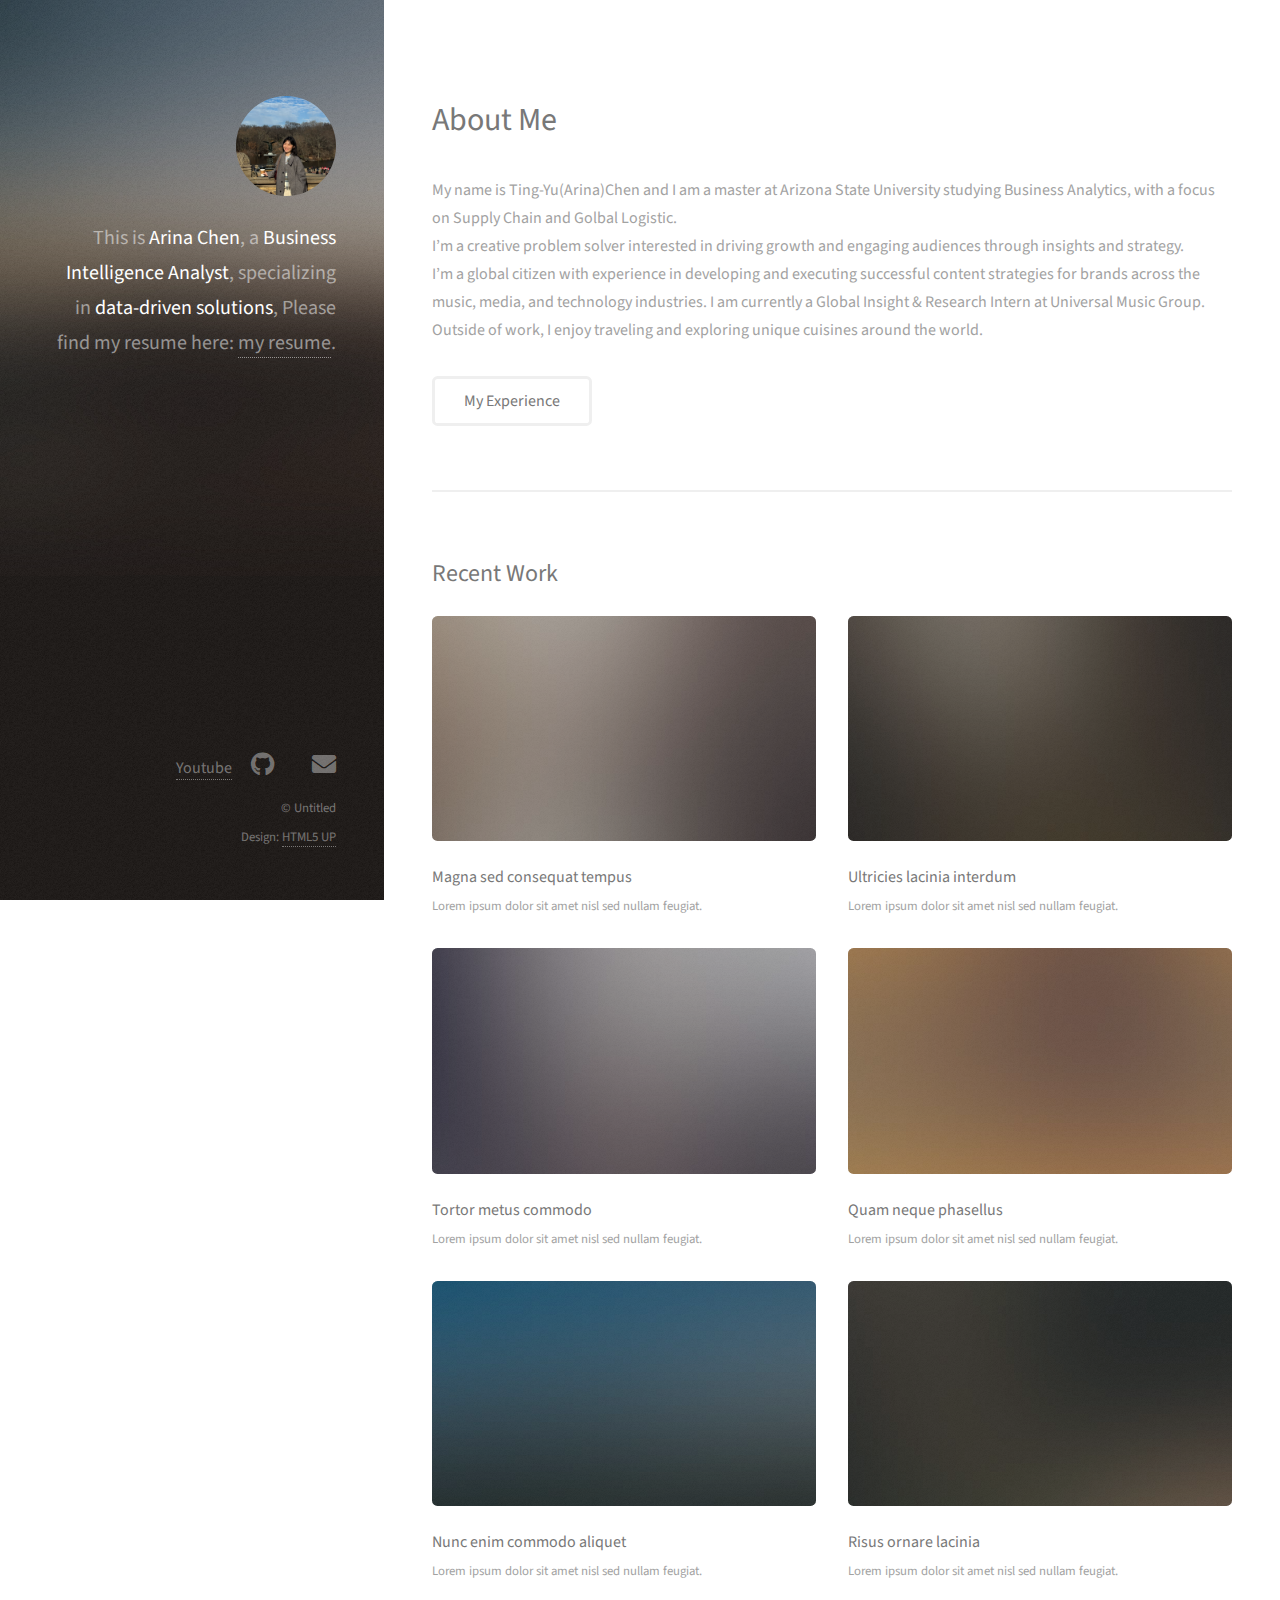
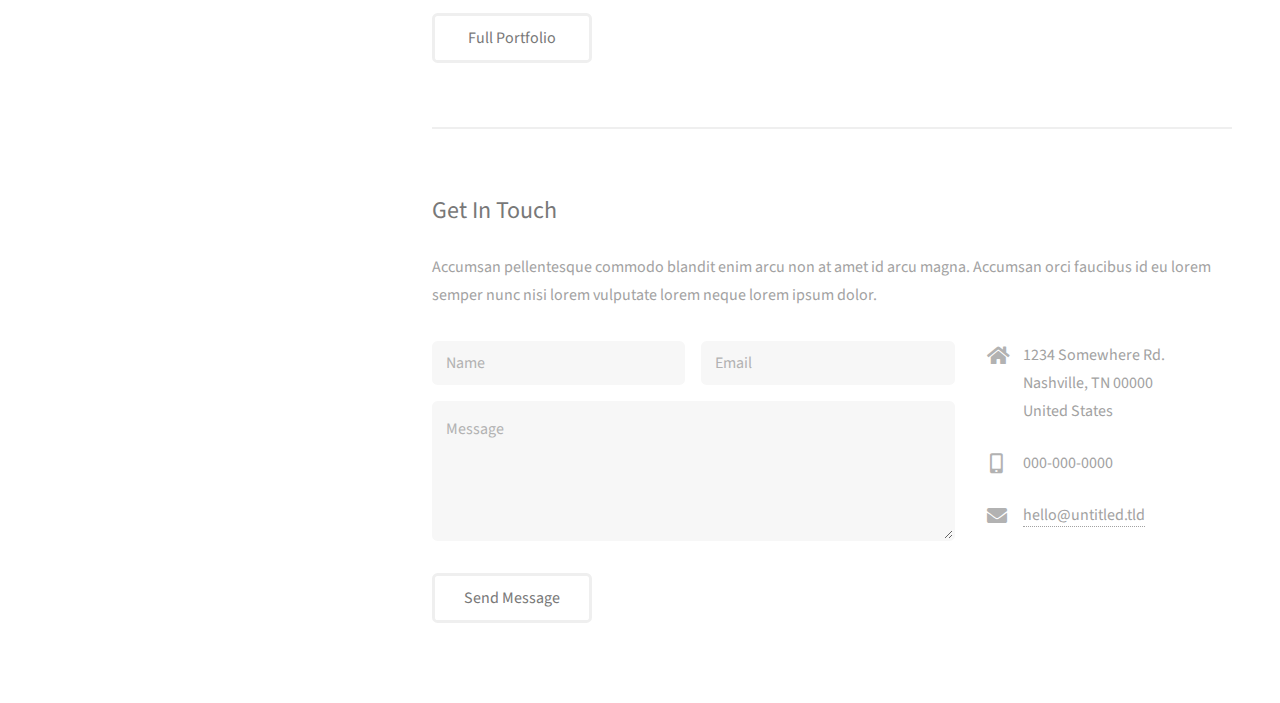
==== index.html @ 39eb01bb "Update index.html" ====
<!DOCTYPE HTML>
<!--
	Strata by HTML5 UP
	html5up.net | @ajlkn
	Free for personal and commercial use under the CCA 3.0 license (html5up.net/license)
-->
<html>
	<head>
		<title>Strata by HTML5 UP</title>
		<meta charset="utf-8" />
		<meta name="viewport" content="width=device-width, initial-scale=1, user-scalable=no" />
		<link rel="stylesheet" href="assets/css/main.css" />
	</head>
	<body class="is-preload">

		<!-- Header -->
			<header id="header">
				<div class="inner">
					<a href="#" class="image avatar"><img src="picture/mainP/personal.png" alt="" /></a>
					<h1>This is <strong>Arina Chen</strong>,<br /> 
					a <strong>Business Intelligence Analyst</strong>,<br />
					specializing in <strong>data-driven solutions</strong>,<br />
					Please find my resume here: <a href="https://arinachen.github.io/my_website/ArinaChen_resume.pdf">my resume</a>.</h1>
				</div>
			</header>

		<!-- Main -->
			<div id="main">

				<!-- One -->
					<section id="one">
						<header class="major">
							<h2>About Me</h2>
						</header>
						<p>My name is Ting-Yu(Arina)Chen and I am a master at Arizona State University studying Business Analytics, with a focus on Supply Chain and Golbal Logistic.<br />
                                                   I’m a creative problem solver interested in driving growth and engaging audiences through insights and strategy.  <br />
                                                   I’m a global citizen with experience in developing and executing successful content strategies for brands across the music, media, and technology industries. I am currently a Global Insight & Research Intern at Universal Music Group.<br />
                                                   Outside of work, I enjoy traveling and exploring unique cuisines around the world. </p>
						<ul class="actions">
							<li><a href="#" class="button">My Experience</a></li>
						</ul>
					</section>

				<!-- Two -->
					<section id="two">
						<h2>Recent Work</h2>
						<div class="row">
							<article class="col-6 col-12-xsmall work-item">
								<a href="images/fulls/01.jpg" class="image fit thumb"><img src="images/thumbs/01.jpg" alt="" /></a>
								<h3>Magna sed consequat tempus</h3>
								<p>Lorem ipsum dolor sit amet nisl sed nullam feugiat.</p>
							</article>
							<article class="col-6 col-12-xsmall work-item">
								<a href="images/fulls/02.jpg" class="image fit thumb"><img src="images/thumbs/02.jpg" alt="" /></a>
								<h3>Ultricies lacinia interdum</h3>
								<p>Lorem ipsum dolor sit amet nisl sed nullam feugiat.</p>
							</article>
							<article class="col-6 col-12-xsmall work-item">
								<a href="images/fulls/03.jpg" class="image fit thumb"><img src="images/thumbs/03.jpg" alt="" /></a>
								<h3>Tortor metus commodo</h3>
								<p>Lorem ipsum dolor sit amet nisl sed nullam feugiat.</p>
							</article>
							<article class="col-6 col-12-xsmall work-item">
								<a href="images/fulls/04.jpg" class="image fit thumb"><img src="images/thumbs/04.jpg" alt="" /></a>
								<h3>Quam neque phasellus</h3>
								<p>Lorem ipsum dolor sit amet nisl sed nullam feugiat.</p>
							</article>
							<article class="col-6 col-12-xsmall work-item">
								<a href="images/fulls/05.jpg" class="image fit thumb"><img src="images/thumbs/05.jpg" alt="" /></a>
								<h3>Nunc enim commodo aliquet</h3>
								<p>Lorem ipsum dolor sit amet nisl sed nullam feugiat.</p>
							</article>
							<article class="col-6 col-12-xsmall work-item">
								<a href="images/fulls/06.jpg" class="image fit thumb"><img src="images/thumbs/06.jpg" alt="" /></a>
								<h3>Risus ornare lacinia</h3>
								<p>Lorem ipsum dolor sit amet nisl sed nullam feugiat.</p>
							</article>
						</div>
						<ul class="actions">
							<li><a href="#" class="button">Full Portfolio</a></li>
						</ul>
					</section>

				<!-- Three -->
					<section id="three">
						<h2>Get In Touch</h2>
						<p>Accumsan pellentesque commodo blandit enim arcu non at amet id arcu magna. Accumsan orci faucibus id eu lorem semper nunc nisi lorem vulputate lorem neque lorem ipsum dolor.</p>
						<div class="row">
							<div class="col-8 col-12-small">
								<form method="post" action="#">
									<div class="row gtr-uniform gtr-50">
										<div class="col-6 col-12-xsmall"><input type="text" name="name" id="name" placeholder="Name" /></div>
										<div class="col-6 col-12-xsmall"><input type="email" name="email" id="email" placeholder="Email" /></div>
										<div class="col-12"><textarea name="message" id="message" placeholder="Message" rows="4"></textarea></div>
									</div>
								</form>
								<ul class="actions">
									<li><input type="submit" value="Send Message" /></li>
								</ul>
							</div>
							<div class="col-4 col-12-small">
								<ul class="labeled-icons">
									<li>
										<h3 class="icon solid fa-home"><span class="label">Address</span></h3>
										1234 Somewhere Rd.<br />
										Nashville, TN 00000<br />
										United States
									</li>
									<li>
										<h3 class="icon solid fa-mobile-alt"><span class="label">Phone</span></h3>
										000-000-0000
									</li>
									<li>
										<h3 class="icon solid fa-envelope"><span class="label">Email</span></h3>
										<a href="#">hello@untitled.tld</a>
									</li>
								</ul>
							</div>
						</div>
					</section>

				<!-- Four -->
				<!--
					<section id="four">
						<h2>Elements</h2>

						<section>
							<h4>Text</h4>
							<p>This is <b>bold</b> and this is <strong>strong</strong>. This is <i>italic</i> and this is <em>emphasized</em>.
							This is <sup>superscript</sup> text and this is <sub>subscript</sub> text.
							This is <u>underlined</u> and this is code: <code>for (;;) { ... }</code>. Finally, <a href="#">this is a link</a>.</p>
							<hr />
							<header>
								<h4>Heading with a Subtitle</h4>
								<p>Lorem ipsum dolor sit amet nullam id egestas urna aliquam</p>
							</header>
							<p>Nunc lacinia ante nunc ac lobortis. Interdum adipiscing gravida odio porttitor sem non mi integer non faucibus ornare mi ut ante amet placerat aliquet. Volutpat eu sed ante lacinia sapien lorem accumsan varius montes viverra nibh in adipiscing blandit tempus accumsan.</p>
							<header>
								<h5>Heading with a Subtitle</h5>
								<p>Lorem ipsum dolor sit amet nullam id egestas urna aliquam</p>
							</header>
							<p>Nunc lacinia ante nunc ac lobortis. Interdum adipiscing gravida odio porttitor sem non mi integer non faucibus ornare mi ut ante amet placerat aliquet. Volutpat eu sed ante lacinia sapien lorem accumsan varius montes viverra nibh in adipiscing blandit tempus accumsan.</p>
							<hr />
							<h2>Heading Level 2</h2>
							<h3>Heading Level 3</h3>
							<h4>Heading Level 4</h4>
							<h5>Heading Level 5</h5>
							<h6>Heading Level 6</h6>
							<hr />
							<h5>Blockquote</h5>
							<blockquote>Fringilla nisl. Donec accumsan interdum nisi, quis tincidunt felis sagittis eget tempus euismod. Vestibulum ante ipsum primis in faucibus vestibulum. Blandit adipiscing eu felis iaculis volutpat ac adipiscing accumsan faucibus. Vestibulum ante ipsum primis in faucibus lorem ipsum dolor sit amet nullam adipiscing eu felis.</blockquote>
							<h5>Preformatted</h5>
							<pre><code>i = 0;

while (!deck.isInOrder()) {
print 'Iteration ' + i;
deck.shuffle();
i++;
}

print 'It took ' + i + ' iterations to sort the deck.';</code></pre>
						</section>

						<section>
							<h4>Lists</h4>
							<div class="row">
								<div class="col-6 col-12-xsmall">
									<h5>Unordered</h5>
									<ul>
										<li>Dolor pulvinar etiam magna etiam.</li>
										<li>Sagittis adipiscing lorem eleifend.</li>
										<li>Felis enim feugiat dolore viverra.</li>
									</ul>
									<h5>Alternate</h5>
									<ul class="alt">
										<li>Dolor pulvinar etiam magna etiam.</li>
										<li>Sagittis adipiscing lorem eleifend.</li>
										<li>Felis enim feugiat dolore viverra.</li>
									</ul>
								</div>
								<div class="col-6 col-12-xsmall">
									<h5>Ordered</h5>
									<ol>
										<li>Dolor pulvinar etiam magna etiam.</li>
										<li>Etiam vel felis at lorem sed viverra.</li>
										<li>Felis enim feugiat dolore viverra.</li>
										<li>Dolor pulvinar etiam magna etiam.</li>
										<li>Etiam vel felis at lorem sed viverra.</li>
										<li>Felis enim feugiat dolore viverra.</li>
									</ol>
									<h5>Icons</h5>
									<ul class="icons">
										<li><a href="#" class="icon brands fa-twitter"><span class="label">Twitter</span></a></li>
										<li><a href="#" class="icon brands fa-facebook-f"><span class="label">Facebook</span></a></li>
										<li><a href="#" class="icon brands fa-instagram"><span class="label">Instagram</span></a></li>
										<li><a href="#" class="icon brands fa-github"><span class="label">Github</span></a></li>
										<li><a href="#" class="icon brands fa-dribbble"><span class="label">Dribbble</span></a></li>
										<li><a href="#" class="icon brands fa-tumblr"><span class="label">Tumblr</span></a></li>
									</ul>
								</div>
							</div>
							<h5>Actions</h5>
							<ul class="actions">
								<li><a href="#" class="button primary">Default</a></li>
								<li><a href="#" class="button">Default</a></li>
							</ul>
							<ul class="actions small">
								<li><a href="#" class="button primary small">Small</a></li>
								<li><a href="#" class="button small">Small</a></li>
							</ul>
							<div class="row">
								<div class="col-6 col-12-small">
									<ul class="actions stacked">
										<li><a href="#" class="button primary">Default</a></li>
										<li><a href="#" class="button">Default</a></li>
									</ul>
								</div>
								<div class="col-6 col-12-small">
									<ul class="actions stacked">
										<li><a href="#" class="button primary small">Small</a></li>
										<li><a href="#" class="button small">Small</a></li>
									</ul>
								</div>
								<div class="col-6 col-12-small">
									<ul class="actions stacked">
										<li><a href="#" class="button primary fit">Default</a></li>
										<li><a href="#" class="button fit">Default</a></li>
									</ul>
								</div>
								<div class="col-6 col-12-small">
									<ul class="actions stacked">
										<li><a href="#" class="button primary small fit">Small</a></li>
										<li><a href="#" class="button small fit">Small</a></li>
									</ul>
								</div>
							</div>
						</section>

						<section>
							<h4>Table</h4>
							<h5>Default</h5>
							<div class="table-wrapper">
								<table>
									<thead>
										<tr>
											<th>Name</th>
											<th>Description</th>
											<th>Price</th>
										</tr>
									</thead>
									<tbody>
										<tr>
											<td>Item One</td>
											<td>Ante turpis integer aliquet porttitor.</td>
											<td>29.99</td>
										</tr>
										<tr>
											<td>Item Two</td>
											<td>Vis ac commodo adipiscing arcu aliquet.</td>
											<td>19.99</td>
										</tr>
										<tr>
											<td>Item Three</td>
											<td> Morbi faucibus arcu accumsan lorem.</td>
											<td>29.99</td>
										</tr>
										<tr>
											<td>Item Four</td>
											<td>Vitae integer tempus condimentum.</td>
											<td>19.99</td>
										</tr>
										<tr>
											<td>Item Five</td>
											<td>Ante turpis integer aliquet porttitor.</td>
											<td>29.99</td>
										</tr>
									</tbody>
									<tfoot>
										<tr>
											<td colspan="2"></td>
											<td>100.00</td>
										</tr>
									</tfoot>
								</table>
							</div>

							<h5>Alternate</h5>
							<div class="table-wrapper">
								<table class="alt">
									<thead>
										<tr>
											<th>Name</th>
											<th>Description</th>
											<th>Price</th>
										</tr>
									</thead>
									<tbody>
										<tr>
											<td>Item One</td>
											<td>Ante turpis integer aliquet porttitor.</td>
											<td>29.99</td>
										</tr>
										<tr>
											<td>Item Two</td>
											<td>Vis ac commodo adipiscing arcu aliquet.</td>
											<td>19.99</td>
										</tr>
										<tr>
											<td>Item Three</td>
											<td> Morbi faucibus arcu accumsan lorem.</td>
											<td>29.99</td>
										</tr>
										<tr>
											<td>Item Four</td>
											<td>Vitae integer tempus condimentum.</td>
											<td>19.99</td>
										</tr>
										<tr>
											<td>Item Five</td>
											<td>Ante turpis integer aliquet porttitor.</td>
											<td>29.99</td>
										</tr>
									</tbody>
									<tfoot>
										<tr>
											<td colspan="2"></td>
											<td>100.00</td>
										</tr>
									</tfoot>
								</table>
							</div>
						</section>

						<section>
							<h4>Buttons</h4>
							<ul class="actions">
								<li><a href="#" class="button primary">Primary</a></li>
								<li><a href="#" class="button">Default</a></li>
							</ul>
							<ul class="actions">
								<li><a href="#" class="button large">Large</a></li>
								<li><a href="#" class="button">Default</a></li>
								<li><a href="#" class="button small">Small</a></li>
							</ul>
							<ul class="actions fit">
								<li><a href="#" class="button primary fit">Fit</a></li>
								<li><a href="#" class="button fit">Fit</a></li>
							</ul>
							<ul class="actions fit small">
								<li><a href="#" class="button primary fit small">Fit + Small</a></li>
								<li><a href="#" class="button fit small">Fit + Small</a></li>
							</ul>
							<ul class="actions">
								<li><a href="#" class="button primary icon solid fa-download">Icon</a></li>
								<li><a href="#" class="button icon solid fa-download">Icon</a></li>
							</ul>
							<ul class="actions">
								<li><span class="button primary disabled">Primary</span></li>
								<li><span class="button disabled">Default</span></li>
							</ul>
						</section>

						<section>
							<h4>Form</h4>
							<form method="post" action="#">
								<div class="row gtr-uniform gtr-50">
									<div class="col-6 col-12-xsmall">
										<input type="text" name="demo-name" id="demo-name" value="" placeholder="Name" />
									</div>
									<div class="col-6 col-12-xsmall">
										<input type="email" name="demo-email" id="demo-email" value="" placeholder="Email" />
									</div>
									<div class="col-12">
										<select name="demo-category" id="demo-category">
											<option value="">- Category -</option>
											<option value="1">Manufacturing</option>
											<option value="1">Shipping</option>
											<option value="1">Administration</option>
											<option value="1">Human Resources</option>
										</select>
									</div>
									<div class="col-4 col-12-small">
										<input type="radio" id="demo-priority-low" name="demo-priority" checked>
										<label for="demo-priority-low">Low Priority</label>
									</div>
									<div class="col-4 col-12-small">
										<input type="radio" id="demo-priority-normal" name="demo-priority">
										<label for="demo-priority-normal">Normal Priority</label>
									</div>
									<div class="col-4 col-12-small">
										<input type="radio" id="demo-priority-high" name="demo-priority">
										<label for="demo-priority-high">High Priority</label>
									</div>
									<div class="col-6 col-12-small">
										<input type="checkbox" id="demo-copy" name="demo-copy">
										<label for="demo-copy">Email me a copy of this message</label>
									</div>
									<div class="col-6 col-12-small">
										<input type="checkbox" id="demo-human" name="demo-human" checked>
										<label for="demo-human">I am a human and not a robot</label>
									</div>
									<div class="col-12">
										<textarea name="demo-message" id="demo-message" placeholder="Enter your message" rows="6"></textarea>
									</div>
									<div class="col-12">
										<ul class="actions">
											<li><input type="submit" value="Send Message" class="primary" /></li>
											<li><input type="reset" value="Reset" /></li>
										</ul>
									</div>
								</div>
							</form>
						</section>

						<section>
							<h4>Image</h4>
							<h5>Fit</h5>
							<div class="box alt">
								<div class="row gtr-50 gtr-uniform">
									<div class="col-12"><span class="image fit"><img src="images/fulls/05.jpg" alt="" /></span></div>
									<div class="col-4"><span class="image fit"><img src="images/thumbs/01.jpg" alt="" /></span></div>
									<div class="col-4"><span class="image fit"><img src="images/thumbs/02.jpg" alt="" /></span></div>
									<div class="col-4"><span class="image fit"><img src="images/thumbs/03.jpg" alt="" /></span></div>
									<div class="col-4"><span class="image fit"><img src="images/thumbs/04.jpg" alt="" /></span></div>
									<div class="col-4"><span class="image fit"><img src="images/thumbs/05.jpg" alt="" /></span></div>
									<div class="col-4"><span class="image fit"><img src="images/thumbs/06.jpg" alt="" /></span></div>
									<div class="col-4"><span class="image fit"><img src="images/thumbs/03.jpg" alt="" /></span></div>
									<div class="col-4"><span class="image fit"><img src="images/thumbs/02.jpg" alt="" /></span></div>
									<div class="col-4"><span class="image fit"><img src="images/thumbs/01.jpg" alt="" /></span></div>
								</div>
							</div>
							<h5>Left &amp; Right</h5>
							<p><span class="image left"><img src="images/avatar.jpg" alt="" /></span>Fringilla nisl. Donec accumsan interdum nisi, quis tincidunt felis sagittis eget. tempus euismod. Vestibulum ante ipsum primis in faucibus vestibulum. Blandit adipiscing eu felis iaculis volutpat ac adipiscing accumsan eu faucibus. Integer ac pellentesque praesent tincidunt felis sagittis eget. tempus euismod. Vestibulum ante ipsum primis in faucibus vestibulum. Blandit adipiscing eu felis iaculis volutpat ac adipiscing accumsan eu faucibus. Integer ac pellentesque praesent. Donec accumsan interdum nisi, quis tincidunt felis sagittis eget. tempus euismod. Vestibulum ante ipsum primis in faucibus vestibulum. Blandit adipiscing eu felis iaculis volutpat ac adipiscing accumsan eu faucibus. Integer ac pellentesque praesent tincidunt felis sagittis eget. tempus euismod. Vestibulum ante ipsum primis in faucibus vestibulum. Blandit adipiscing eu felis iaculis volutpat ac adipiscing accumsan eu faucibus. Integer ac pellentesque praesent.</p>
							<p><span class="image right"><img src="images/avatar.jpg" alt="" /></span>Fringilla nisl. Donec accumsan interdum nisi, quis tincidunt felis sagittis eget. tempus euismod. Vestibulum ante ipsum primis in faucibus vestibulum. Blandit adipiscing eu felis iaculis volutpat ac adipiscing accumsan eu faucibus. Integer ac pellentesque praesent tincidunt felis sagittis eget. tempus euismod. Vestibulum ante ipsum primis in faucibus vestibulum. Blandit adipiscing eu felis iaculis volutpat ac adipiscing accumsan eu faucibus. Integer ac pellentesque praesent. Donec accumsan interdum nisi, quis tincidunt felis sagittis eget. tempus euismod. Vestibulum ante ipsum primis in faucibus vestibulum. Blandit adipiscing eu felis iaculis volutpat ac adipiscing accumsan eu faucibus. Integer ac pellentesque praesent tincidunt felis sagittis eget. tempus euismod. Vestibulum ante ipsum primis in faucibus vestibulum. Blandit adipiscing eu felis iaculis volutpat ac adipiscing accumsan eu faucibus. Integer ac pellentesque praesent.</p>
						</section>

					</section>
				-->

			</div>

		<!-- Footer -->
			<footer id="footer">
				<div class="inner">
					<ul class="icons">
						<li><a href="https://youtube.com/@arina5933?si=Ge4WdDhq5QW85_Lw"><img src="https://uxwing.com/wp-content/themes/uxwing/download/brands-and-social-media/youtube-icon.png" alt="youtube" width="25" height="25" style="position: absolute; top: 109px; right: 770px;"></img ><span class="label">Youtube</span></a></li>
						<li><a href="https://github.com/ArinaChen?tab=projects" class="icon brands fa-github"><span class="label">Github</span></a></li>
						<li><a href="https://www.instagram.com/double__fish_?igsh=MWt5ZWxmbmw0YXN0aw%3D%3D&utm_source=qr" class="icon brands fa-Instagram"><span class="label">Instagram</span></a></li>
						<li><a href="https://www.linkedin.com/in/arina-chen" class="icon solid fa-envelope"><span class="label">LinkedIn</span></a></li>
					</ul>
					<ul class="copyright">
						<li>&copy; Untitled</li><li>Design: <a href="http://html5up.net">HTML5 UP</a></li>
					</ul>
				</div>
			</footer>

		<!-- Scripts -->
			<script src="assets/js/jquery.min.js"></script>
			<script src="assets/js/jquery.poptrox.min.js"></script>
			<script src="assets/js/browser.min.js"></script>
			<script src="assets/js/breakpoints.min.js"></script>
			<script src="assets/js/util.js"></script>
			<script src="assets/js/main.js"></script>

	</body>
</html>
---- assets/css/main.css ----
@import url("fontawesome-all.min.css");
@import url("https://fonts.googleapis.com/css?family=Source+Sans+Pro:400,400italic");

/*
	Strata by HTML5 UP
	html5up.net | @ajlkn
	Free for personal and commercial use under the CCA 3.0 license (html5up.net/license)
*/

html, body, div, span, applet, object,
iframe, h1, h2, h3, h4, h5, h6, p, blockquote,
pre, a, abbr, acronym, address, big, cite,
code, del, dfn, em, img, ins, kbd, q, s, samp,
small, strike, strong, sub, sup, tt, var, b,
u, i, center, dl, dt, dd, ol, ul, li, fieldset,
form, label, legend, table, caption, tbody,
tfoot, thead, tr, th, td, article, aside,
canvas, details, embed, figure, figcaption,
footer, header, hgroup, menu, nav, output, ruby,
section, summary, time, mark, audio, video {
	margin: 0;
	padding: 0;
	border: 0;
	font-size: 100%;
	font: inherit;
	vertical-align: baseline;}

article, aside, details, figcaption, figure,
footer, header, hgroup, menu, nav, section {
	display: block;}

body {
	line-height: 1;
}

ol, ul {
	list-style: none;
}

blockquote, q {
	quotes: none;
}

	blockquote:before, blockquote:after, q:before, q:after {
		content: '';
		content: none;
	}

table {
	border-collapse: collapse;
	border-spacing: 0;
}

body {
	-webkit-text-size-adjust: none;
}

mark {
	background-color: transparent;
	color: inherit;
}

input::-moz-focus-inner {
	border: 0;
	padding: 0;
}

input, select, textarea {
	-moz-appearance: none;
	-webkit-appearance: none;
	-ms-appearance: none;
	appearance: none;
}

/* Basic */

	html {
		box-sizing: border-box;
	}

	*, *:before, *:after {
		box-sizing: inherit;
	}

	body {
		background: #fff;
	}

		body.is-preload *, body.is-preload *:before, body.is-preload *:after {
			-moz-animation: none !important;
			-webkit-animation: none !important;
			-ms-animation: none !important;
			animation: none !important;
			-moz-transition: none !important;
			-webkit-transition: none !important;
			-ms-transition: none !important;
			transition: none !important;
		}

	body, input, select, textarea {
		color: #a2a2a2;
		font-family: "Source Sans Pro", Helvetica, sans-serif;
		font-size: 16pt;
		font-weight: 400;
		line-height: 1.75em;
	}

	a {
		-moz-transition: color 0.2s ease-in-out, border-color 0.2s ease-in-out;
		-webkit-transition: color 0.2s ease-in-out, border-color 0.2s ease-in-out;
		-ms-transition: color 0.2s ease-in-out, border-color 0.2s ease-in-out;
		transition: color 0.2s ease-in-out, border-color 0.2s ease-in-out;
		border-bottom: dotted 1px;
		color: #49bf9d;
		text-decoration: none;
	}

		a:hover {
			border-bottom-color: transparent;
			color: #49bf9d !important;
			text-decoration: none;
		}

	strong, b {
		color: #787878;
		font-weight: 400;
	}

	em, i {
		font-style: italic;
	}

	p {
		margin: 0 0 2em 0;
	}

	h1, h2, h3, h4, h5, h6 {
		color: #787878;
		font-weight: 400;
		line-height: 1em;
		margin: 0 0 1em 0;
	}

		h1 a, h2 a, h3 a, h4 a, h5 a, h6 a {
			color: inherit;
			text-decoration: none;
		}

	h1 {
		font-size: 2em;
		line-height: 1.5em;
	}

	h2 {
		font-size: 1.5em;
		line-height: 1.5em;
	}

	h3 {
		font-size: 1.25em;
		line-height: 1.5em;
	}

	h4 {
		font-size: 1.1em;
		line-height: 1.5em;
	}

	h5 {
		font-size: 0.9em;
		line-height: 1.5em;
	}

	h6 {
		font-size: 0.7em;
		line-height: 1.5em;
	}

	sub {
		font-size: 0.8em;
		position: relative;
		top: 0.5em;
	}

	sup {
		font-size: 0.8em;
		position: relative;
		top: -0.5em;
	}

	hr {
		border: 0;
		border-bottom: solid 2px #efefef;
		margin: 2em 0;
	}

		hr.major {
			margin: 3em 0;
		}

	blockquote {
		border-left: solid 6px #efefef;
		font-style: italic;
		margin: 0 0 2em 0;
		padding: 0.5em 0 0.5em 1.5em;
	}

	code {
		background: #f7f7f7;
		border-radius: 0.35em;
		border: solid 2px #efefef;
		font-family: "Courier New", monospace;
		font-size: 0.9em;
		margin: 0 0.25em;
		padding: 0.25em 0.65em;
	}

	pre {
		-webkit-overflow-scrolling: touch;
		font-family: "Courier New", monospace;
		font-size: 0.9em;
		margin: 0 0 2em 0;
	}

		pre code {
			display: block;
			line-height: 1.75em;
			padding: 1em 1.5em;
			overflow-x: auto;
		}

	.align-left {
		text-align: left;
	}

	.align-center {
		text-align: center;
	}

	.align-right {
		text-align: right;
	}

/* Container */

	.container {
		margin: 0 auto;
		max-width: calc(100% - 4em);
		width: 100%;
	}

		.container.xsmall {
			width: 25%;
		}

		.container.small {
			width: 50%;
		}

		.container.medium {
			width: 75%;
		}

		.container.large {
			width: 125%;
		}

		.container.xlarge {
			width: 150%;
		}

		.container.max {
			width: 100%;
		}

		@media screen and (max-width: 980px) {

			.container {
				width: 100% !important;
				max-width: 100% !important;
			}

		}

		@media screen and (max-width: 480px) {

			.container {
				max-width: calc(100% - 3em);
			}

		}

/* Row */

	.row {
		display: flex;
		flex-wrap: wrap;
		box-sizing: border-box;
		align-items: stretch;
	}

		.row > * {
			box-sizing: border-box;
		}

		.row.gtr-uniform > * > :last-child {
			margin-bottom: 0;
		}

		.row.aln-left {
			justify-content: flex-start;
		}

		.row.aln-center {
			justify-content: center;
		}

		.row.aln-right {
			justify-content: flex-end;
		}

		.row.aln-top {
			align-items: flex-start;
		}

		.row.aln-middle {
			align-items: center;
		}

		.row.aln-bottom {
			align-items: flex-end;
		}

		.row > .imp {
			order: -1;
		}

		.row > .col-1 {
			width: 8.33333%;
		}

		.row > .off-1 {
			margin-left: 8.33333%;
		}

		.row > .col-2 {
			width: 16.66667%;
		}

		.row > .off-2 {
			margin-left: 16.66667%;
		}

		.row > .col-3 {
			width: 25%;
		}

		.row > .off-3 {
			margin-left: 25%;
		}

		.row > .col-4 {
			width: 33.33333%;
		}

		.row > .off-4 {
			margin-left: 33.33333%;
		}

		.row > .col-5 {
			width: 41.66667%;
		}

		.row > .off-5 {
			margin-left: 41.66667%;
		}

		.row > .col-6 {
			width: 50%;
		}

		.row > .off-6 {
			margin-left: 50%;
		}

		.row > .col-7 {
			width: 58.33333%;
		}

		.row > .off-7 {
			margin-left: 58.33333%;
		}

		.row > .col-8 {
			width: 66.66667%;
		}

		.row > .off-8 {
			margin-left: 66.66667%;
		}

		.row > .col-9 {
			width: 75%;
		}

		.row > .off-9 {
			margin-left: 75%;
		}

		.row > .col-10 {
			width: 83.33333%;
		}

		.row > .off-10 {
			margin-left: 83.33333%;
		}

		.row > .col-11 {
			width: 91.66667%;
		}

		.row > .off-11 {
			margin-left: 91.66667%;
		}

		.row > .col-12 {
			width: 100%;
		}

		.row > .off-12 {
			margin-left: 100%;
		}

		.row.gtr-0 {
			margin-top: 0;
			margin-left: 0em;
		}

			.row.gtr-0 > * {
				padding: 0 0 0 0em;
			}

			.row.gtr-0.gtr-uniform {
				margin-top: 0em;
			}

				.row.gtr-0.gtr-uniform > * {
					padding-top: 0em;
				}

		.row.gtr-25 {
			margin-top: 0;
			margin-left: -0.625em;
		}

			.row.gtr-25 > * {
				padding: 0 0 0 0.625em;
			}

			.row.gtr-25.gtr-uniform {
				margin-top: -0.625em;
			}

				.row.gtr-25.gtr-uniform > * {
					padding-top: 0.625em;
				}

		.row.gtr-50 {
			margin-top: 0;
			margin-left: -1.25em;
		}

			.row.gtr-50 > * {
				padding: 0 0 0 1.25em;
			}

			.row.gtr-50.gtr-uniform {
				margin-top: -1.25em;
			}

				.row.gtr-50.gtr-uniform > * {
					padding-top: 1.25em;
				}

		.row {
			margin-top: 0;
			margin-left: -2.5em;
		}

			.row > * {
				padding: 0 0 0 2.5em;
			}

			.row.gtr-uniform {
				margin-top: -2.5em;
			}

				.row.gtr-uniform > * {
					padding-top: 2.5em;
				}

		.row.gtr-150 {
			margin-top: 0;
			margin-left: -3.75em;
		}

			.row.gtr-150 > * {
				padding: 0 0 0 3.75em;
			}

			.row.gtr-150.gtr-uniform {
				margin-top: -3.75em;
			}

				.row.gtr-150.gtr-uniform > * {
					padding-top: 3.75em;
				}

		.row.gtr-200 {
			margin-top: 0;
			margin-left: -5em;
		}

			.row.gtr-200 > * {
				padding: 0 0 0 5em;
			}

			.row.gtr-200.gtr-uniform {
				margin-top: -5em;
			}

				.row.gtr-200.gtr-uniform > * {
					padding-top: 5em;
				}

		@media screen and (max-width: 1800px) {

			.row {
				display: flex;
				flex-wrap: wrap;
				box-sizing: border-box;
				align-items: stretch;
			}

				.row > * {
					box-sizing: border-box;
				}

				.row.gtr-uniform > * > :last-child {
					margin-bottom: 0;
				}

				.row.aln-left {
					justify-content: flex-start;
				}

				.row.aln-center {
					justify-content: center;
				}

				.row.aln-right {
					justify-content: flex-end;
				}

				.row.aln-top {
					align-items: flex-start;
				}

				.row.aln-middle {
					align-items: center;
				}

				.row.aln-bottom {
					align-items: flex-end;
				}

				.row > .imp-xlarge {
					order: -1;
				}

				.row > .col-1-xlarge {
					width: 8.33333%;
				}

				.row > .off-1-xlarge {
					margin-left: 8.33333%;
				}

				.row > .col-2-xlarge {
					width: 16.66667%;
				}

				.row > .off-2-xlarge {
					margin-left: 16.66667%;
				}

				.row > .col-3-xlarge {
					width: 25%;
				}

				.row > .off-3-xlarge {
					margin-left: 25%;
				}

				.row > .col-4-xlarge {
					width: 33.33333%;
				}

				.row > .off-4-xlarge {
					margin-left: 33.33333%;
				}

				.row > .col-5-xlarge {
					width: 41.66667%;
				}

				.row > .off-5-xlarge {
					margin-left: 41.66667%;
				}

				.row > .col-6-xlarge {
					width: 50%;
				}

				.row > .off-6-xlarge {
					margin-left: 50%;
				}

				.row > .col-7-xlarge {
					width: 58.33333%;
				}

				.row > .off-7-xlarge {
					margin-left: 58.33333%;
				}

				.row > .col-8-xlarge {
					width: 66.66667%;
				}

				.row > .off-8-xlarge {
					margin-left: 66.66667%;
				}

				.row > .col-9-xlarge {
					width: 75%;
				}

				.row > .off-9-xlarge {
					margin-left: 75%;
				}

				.row > .col-10-xlarge {
					width: 83.33333%;
				}

				.row > .off-10-xlarge {
					margin-left: 83.33333%;
				}

				.row > .col-11-xlarge {
					width: 91.66667%;
				}

				.row > .off-11-xlarge {
					margin-left: 91.66667%;
				}

				.row > .col-12-xlarge {
					width: 100%;
				}

				.row > .off-12-xlarge {
					margin-left: 100%;
				}

				.row.gtr-0 {
					margin-top: 0;
					margin-left: 0em;
				}

					.row.gtr-0 > * {
						padding: 0 0 0 0em;
					}

					.row.gtr-0.gtr-uniform {
						margin-top: 0em;
					}

						.row.gtr-0.gtr-uniform > * {
							padding-top: 0em;
						}

				.row.gtr-25 {
					margin-top: 0;
					margin-left: -0.625em;
				}

					.row.gtr-25 > * {
						padding: 0 0 0 0.625em;
					}

					.row.gtr-25.gtr-uniform {
						margin-top: -0.625em;
					}

						.row.gtr-25.gtr-uniform > * {
							padding-top: 0.625em;
						}

				.row.gtr-50 {
					margin-top: 0;
					margin-left: -1.25em;
				}

					.row.gtr-50 > * {
						padding: 0 0 0 1.25em;
					}

					.row.gtr-50.gtr-uniform {
						margin-top: -1.25em;
					}

						.row.gtr-50.gtr-uniform > * {
							padding-top: 1.25em;
						}

				.row {
					margin-top: 0;
					margin-left: -2.5em;
				}

					.row > * {
						padding: 0 0 0 2.5em;
					}

					.row.gtr-uniform {
						margin-top: -2.5em;
					}

						.row.gtr-uniform > * {
							padding-top: 2.5em;
						}

				.row.gtr-150 {
					margin-top: 0;
					margin-left: -3.75em;
				}

					.row.gtr-150 > * {
						padding: 0 0 0 3.75em;
					}

					.row.gtr-150.gtr-uniform {
						margin-top: -3.75em;
					}

						.row.gtr-150.gtr-uniform > * {
							padding-top: 3.75em;
						}

				.row.gtr-200 {
					margin-top: 0;
					margin-left: -5em;
				}

					.row.gtr-200 > * {
						padding: 0 0 0 5em;
					}

					.row.gtr-200.gtr-uniform {
						margin-top: -5em;
					}

						.row.gtr-200.gtr-uniform > * {
							padding-top: 5em;
						}

		}

		@media screen and (max-width: 1280px) {

			.row {
				display: flex;
				flex-wrap: wrap;
				box-sizing: border-box;
				align-items: stretch;
			}

				.row > * {
					box-sizing: border-box;
				}

				.row.gtr-uniform > * > :last-child {
					margin-bottom: 0;
				}

				.row.aln-left {
					justify-content: flex-start;
				}

				.row.aln-center {
					justify-content: center;
				}

				.row.aln-right {
					justify-content: flex-end;
				}

				.row.aln-top {
					align-items: flex-start;
				}

				.row.aln-middle {
					align-items: center;
				}

				.row.aln-bottom {
					align-items: flex-end;
				}

				.row > .imp-large {
					order: -1;
				}

				.row > .col-1-large {
					width: 8.33333%;
				}

				.row > .off-1-large {
					margin-left: 8.33333%;
				}

				.row > .col-2-large {
					width: 16.66667%;
				}

				.row > .off-2-large {
					margin-left: 16.66667%;
				}

				.row > .col-3-large {
					width: 25%;
				}

				.row > .off-3-large {
					margin-left: 25%;
				}

				.row > .col-4-large {
					width: 33.33333%;
				}

				.row > .off-4-large {
					margin-left: 33.33333%;
				}

				.row > .col-5-large {
					width: 41.66667%;
				}

				.row > .off-5-large {
					margin-left: 41.66667%;
				}

				.row > .col-6-large {
					width: 50%;
				}

				.row > .off-6-large {
					margin-left: 50%;
				}

				.row > .col-7-large {
					width: 58.33333%;
				}

				.row > .off-7-large {
					margin-left: 58.33333%;
				}

				.row > .col-8-large {
					width: 66.66667%;
				}

				.row > .off-8-large {
					margin-left: 66.66667%;
				}

				.row > .col-9-large {
					width: 75%;
				}

				.row > .off-9-large {
					margin-left: 75%;
				}

				.row > .col-10-large {
					width: 83.33333%;
				}

				.row > .off-10-large {
					margin-left: 83.33333%;
				}

				.row > .col-11-large {
					width: 91.66667%;
				}

				.row > .off-11-large {
					margin-left: 91.66667%;
				}

				.row > .col-12-large {
					width: 100%;
				}

				.row > .off-12-large {
					margin-left: 100%;
				}

				.row.gtr-0 {
					margin-top: 0;
					margin-left: 0em;
				}

					.row.gtr-0 > * {
						padding: 0 0 0 0em;
					}

					.row.gtr-0.gtr-uniform {
						margin-top: 0em;
					}

						.row.gtr-0.gtr-uniform > * {
							padding-top: 0em;
						}

				.row.gtr-25 {
					margin-top: 0;
					margin-left: -0.5em;
				}

					.row.gtr-25 > * {
						padding: 0 0 0 0.5em;
					}

					.row.gtr-25.gtr-uniform {
						margin-top: -0.5em;
					}

						.row.gtr-25.gtr-uniform > * {
							padding-top: 0.5em;
						}

				.row.gtr-50 {
					margin-top: 0;
					margin-left: -1em;
				}

					.row.gtr-50 > * {
						padding: 0 0 0 1em;
					}

					.row.gtr-50.gtr-uniform {
						margin-top: -1em;
					}

						.row.gtr-50.gtr-uniform > * {
							padding-top: 1em;
						}

				.row {
					margin-top: 0;
					margin-left: -2em;
				}

					.row > * {
						padding: 0 0 0 2em;
					}

					.row.gtr-uniform {
						margin-top: -2em;
					}

						.row.gtr-uniform > * {
							padding-top: 2em;
						}

				.row.gtr-150 {
					margin-top: 0;
					margin-left: -3em;
				}

					.row.gtr-150 > * {
						padding: 0 0 0 3em;
					}

					.row.gtr-150.gtr-uniform {
						margin-top: -3em;
					}

						.row.gtr-150.gtr-uniform > * {
							padding-top: 3em;
						}

				.row.gtr-200 {
					margin-top: 0;
					margin-left: -4em;
				}

					.row.gtr-200 > * {
						padding: 0 0 0 4em;
					}

					.row.gtr-200.gtr-uniform {
						margin-top: -4em;
					}

						.row.gtr-200.gtr-uniform > * {
							padding-top: 4em;
						}

		}

		@media screen and (max-width: 980px) {

			.row {
				display: flex;
				flex-wrap: wrap;
				box-sizing: border-box;
				align-items: stretch;
			}

				.row > * {
					box-sizing: border-box;
				}

				.row.gtr-uniform > * > :last-child {
					margin-bottom: 0;
				}

				.row.aln-left {
					justify-content: flex-start;
				}

				.row.aln-center {
					justify-content: center;
				}

				.row.aln-right {
					justify-content: flex-end;
				}

				.row.aln-top {
					align-items: flex-start;
				}

				.row.aln-middle {
					align-items: center;
				}

				.row.aln-bottom {
					align-items: flex-end;
				}

				.row > .imp-medium {
					order: -1;
				}

				.row > .col-1-medium {
					width: 8.33333%;
				}

				.row > .off-1-medium {
					margin-left: 8.33333%;
				}

				.row > .col-2-medium {
					width: 16.66667%;
				}

				.row > .off-2-medium {
					margin-left: 16.66667%;
				}

				.row > .col-3-medium {
					width: 25%;
				}

				.row > .off-3-medium {
					margin-left: 25%;
				}

				.row > .col-4-medium {
					width: 33.33333%;
				}

				.row > .off-4-medium {
					margin-left: 33.33333%;
				}

				.row > .col-5-medium {
					width: 41.66667%;
				}

				.row > .off-5-medium {
					margin-left: 41.66667%;
				}

				.row > .col-6-medium {
					width: 50%;
				}

				.row > .off-6-medium {
					margin-left: 50%;
				}

				.row > .col-7-medium {
					width: 58.33333%;
				}

				.row > .off-7-medium {
					margin-left: 58.33333%;
				}

				.row > .col-8-medium {
					width: 66.66667%;
				}

				.row > .off-8-medium {
					margin-left: 66.66667%;
				}

				.row > .col-9-medium {
					width: 75%;
				}

				.row > .off-9-medium {
					margin-left: 75%;
				}

				.row > .col-10-medium {
					width: 83.33333%;
				}

				.row > .off-10-medium {
					margin-left: 83.33333%;
				}

				.row > .col-11-medium {
					width: 91.66667%;
				}

				.row > .off-11-medium {
					margin-left: 91.66667%;
				}

				.row > .col-12-medium {
					width: 100%;
				}

				.row > .off-12-medium {
					margin-left: 100%;
				}

				.row.gtr-0 {
					margin-top: 0;
					margin-left: 0em;
				}

					.row.gtr-0 > * {
						padding: 0 0 0 0em;
					}

					.row.gtr-0.gtr-uniform {
						margin-top: 0em;
					}

						.row.gtr-0.gtr-uniform > * {
							padding-top: 0em;
						}

				.row.gtr-25 {
					margin-top: 0;
					margin-left: -0.5em;
				}

					.row.gtr-25 > * {
						padding: 0 0 0 0.5em;
					}

					.row.gtr-25.gtr-uniform {
						margin-top: -0.5em;
					}

						.row.gtr-25.gtr-uniform > * {
							padding-top: 0.5em;
						}

				.row.gtr-50 {
					margin-top: 0;
					margin-left: -1em;
				}

					.row.gtr-50 > * {
						padding: 0 0 0 1em;
					}

					.row.gtr-50.gtr-uniform {
						margin-top: -1em;
					}

						.row.gtr-50.gtr-uniform > * {
							padding-top: 1em;
						}

				.row {
					margin-top: 0;
					margin-left: -2em;
				}

					.row > * {
						padding: 0 0 0 2em;
					}

					.row.gtr-uniform {
						margin-top: -2em;
					}

						.row.gtr-uniform > * {
							padding-top: 2em;
						}

				.row.gtr-150 {
					margin-top: 0;
					margin-left: -3em;
				}

					.row.gtr-150 > * {
						padding: 0 0 0 3em;
					}

					.row.gtr-150.gtr-uniform {
						margin-top: -3em;
					}

						.row.gtr-150.gtr-uniform > * {
							padding-top: 3em;
						}

				.row.gtr-200 {
					margin-top: 0;
					margin-left: -4em;
				}

					.row.gtr-200 > * {
						padding: 0 0 0 4em;
					}

					.row.gtr-200.gtr-uniform {
						margin-top: -4em;
					}

						.row.gtr-200.gtr-uniform > * {
							padding-top: 4em;
						}

		}

		@media screen and (max-width: 736px) {

			.row {
				display: flex;
				flex-wrap: wrap;
				box-sizing: border-box;
				align-items: stretch;
			}

				.row > * {
					box-sizing: border-box;
				}

				.row.gtr-uniform > * > :last-child {
					margin-bottom: 0;
				}

				.row.aln-left {
					justify-content: flex-start;
				}

				.row.aln-center {
					justify-content: center;
				}

				.row.aln-right {
					justify-content: flex-end;
				}

				.row.aln-top {
					align-items: flex-start;
				}

				.row.aln-middle {
					align-items: center;
				}

				.row.aln-bottom {
					align-items: flex-end;
				}

				.row > .imp-small {
					order: -1;
				}

				.row > .col-1-small {
					width: 8.33333%;
				}

				.row > .off-1-small {
					margin-left: 8.33333%;
				}

				.row > .col-2-small {
					width: 16.66667%;
				}

				.row > .off-2-small {
					margin-left: 16.66667%;
				}

				.row > .col-3-small {
					width: 25%;
				}

				.row > .off-3-small {
					margin-left: 25%;
				}

				.row > .col-4-small {
					width: 33.33333%;
				}

				.row > .off-4-small {
					margin-left: 33.33333%;
				}

				.row > .col-5-small {
					width: 41.66667%;
				}

				.row > .off-5-small {
					margin-left: 41.66667%;
				}

				.row > .col-6-small {
					width: 50%;
				}

				.row > .off-6-small {
					margin-left: 50%;
				}

				.row > .col-7-small {
					width: 58.33333%;
				}

				.row > .off-7-small {
					margin-left: 58.33333%;
				}

				.row > .col-8-small {
					width: 66.66667%;
				}

				.row > .off-8-small {
					margin-left: 66.66667%;
				}

				.row > .col-9-small {
					width: 75%;
				}

				.row > .off-9-small {
					margin-left: 75%;
				}

				.row > .col-10-small {
					width: 83.33333%;
				}

				.row > .off-10-small {
					margin-left: 83.33333%;
				}

				.row > .col-11-small {
					width: 91.66667%;
				}

				.row > .off-11-small {
					margin-left: 91.66667%;
				}

				.row > .col-12-small {
					width: 100%;
				}

				.row > .off-12-small {
					margin-left: 100%;
				}

				.row.gtr-0 {
					margin-top: 0;
					margin-left: 0em;
				}

					.row.gtr-0 > * {
						padding: 0 0 0 0em;
					}

					.row.gtr-0.gtr-uniform {
						margin-top: 0em;
					}

						.row.gtr-0.gtr-uniform > * {
							padding-top: 0em;
						}

				.row.gtr-25 {
					margin-top: 0;
					margin-left: -0.375em;
				}

					.row.gtr-25 > * {
						padding: 0 0 0 0.375em;
					}

					.row.gtr-25.gtr-uniform {
						margin-top: -0.375em;
					}

						.row.gtr-25.gtr-uniform > * {
							padding-top: 0.375em;
						}

				.row.gtr-50 {
					margin-top: 0;
					margin-left: -0.75em;
				}

					.row.gtr-50 > * {
						padding: 0 0 0 0.75em;
					}

					.row.gtr-50.gtr-uniform {
						margin-top: -0.75em;
					}

						.row.gtr-50.gtr-uniform > * {
							padding-top: 0.75em;
						}

				.row {
					margin-top: 0;
					margin-left: -1.5em;
				}

					.row > * {
						padding: 0 0 0 1.5em;
					}

					.row.gtr-uniform {
						margin-top: -1.5em;
					}

						.row.gtr-uniform > * {
							padding-top: 1.5em;
						}

				.row.gtr-150 {
					margin-top: 0;
					margin-left: -2.25em;
				}

					.row.gtr-150 > * {
						padding: 0 0 0 2.25em;
					}

					.row.gtr-150.gtr-uniform {
						margin-top: -2.25em;
					}

						.row.gtr-150.gtr-uniform > * {
							padding-top: 2.25em;
						}

				.row.gtr-200 {
					margin-top: 0;
					margin-left: -3em;
				}

					.row.gtr-200 > * {
						padding: 0 0 0 3em;
					}

					.row.gtr-200.gtr-uniform {
						margin-top: -3em;
					}

						.row.gtr-200.gtr-uniform > * {
							padding-top: 3em;
						}

		}

		@media screen and (max-width: 480px) {

			.row {
				display: flex;
				flex-wrap: wrap;
				box-sizing: border-box;
				align-items: stretch;
			}

				.row > * {
					box-sizing: border-box;
				}

				.row.gtr-uniform > * > :last-child {
					margin-bottom: 0;
				}

				.row.aln-left {
					justify-content: flex-start;
				}

				.row.aln-center {
					justify-content: center;
				}

				.row.aln-right {
					justify-content: flex-end;
				}

				.row.aln-top {
					align-items: flex-start;
				}

				.row.aln-middle {
					align-items: center;
				}

				.row.aln-bottom {
					align-items: flex-end;
				}

				.row > .imp-xsmall {
					order: -1;
				}

				.row > .col-1-xsmall {
					width: 8.33333%;
				}

				.row > .off-1-xsmall {
					margin-left: 8.33333%;
				}

				.row > .col-2-xsmall {
					width: 16.66667%;
				}

				.row > .off-2-xsmall {
					margin-left: 16.66667%;
				}

				.row > .col-3-xsmall {
					width: 25%;
				}

				.row > .off-3-xsmall {
					margin-left: 25%;
				}

				.row > .col-4-xsmall {
					width: 33.33333%;
				}

				.row > .off-4-xsmall {
					margin-left: 33.33333%;
				}

				.row > .col-5-xsmall {
					width: 41.66667%;
				}

				.row > .off-5-xsmall {
					margin-left: 41.66667%;
				}

				.row > .col-6-xsmall {
					width: 50%;
				}

				.row > .off-6-xsmall {
					margin-left: 50%;
				}

				.row > .col-7-xsmall {
					width: 58.33333%;
				}

				.row > .off-7-xsmall {
					margin-left: 58.33333%;
				}

				.row > .col-8-xsmall {
					width: 66.66667%;
				}

				.row > .off-8-xsmall {
					margin-left: 66.66667%;
				}

				.row > .col-9-xsmall {
					width: 75%;
				}

				.row > .off-9-xsmall {
					margin-left: 75%;
				}

				.row > .col-10-xsmall {
					width: 83.33333%;
				}

				.row > .off-10-xsmall {
					margin-left: 83.33333%;
				}

				.row > .col-11-xsmall {
					width: 91.66667%;
				}

				.row > .off-11-xsmall {
					margin-left: 91.66667%;
				}

				.row > .col-12-xsmall {
					width: 100%;
				}

				.row > .off-12-xsmall {
					margin-left: 100%;
				}

				.row.gtr-0 {
					margin-top: 0;
					margin-left: 0em;
				}

					.row.gtr-0 > * {
						padding: 0 0 0 0em;
					}

					.row.gtr-0.gtr-uniform {
						margin-top: 0em;
					}

						.row.gtr-0.gtr-uniform > * {
							padding-top: 0em;
						}

				.row.gtr-25 {
					margin-top: 0;
					margin-left: -0.375em;
				}

					.row.gtr-25 > * {
						padding: 0 0 0 0.375em;
					}

					.row.gtr-25.gtr-uniform {
						margin-top: -0.375em;
					}

						.row.gtr-25.gtr-uniform > * {
							padding-top: 0.375em;
						}

				.row.gtr-50 {
					margin-top: 0;
					margin-left: -0.75em;
				}

					.row.gtr-50 > * {
						padding: 0 0 0 0.75em;
					}

					.row.gtr-50.gtr-uniform {
						margin-top: -0.75em;
					}

						.row.gtr-50.gtr-uniform > * {
							padding-top: 0.75em;
						}

				.row {
					margin-top: 0;
					margin-left: -1.5em;
				}

					.row > * {
						padding: 0 0 0 1.5em;
					}

					.row.gtr-uniform {
						margin-top: -1.5em;
					}

						.row.gtr-uniform > * {
							padding-top: 1.5em;
						}

				.row.gtr-150 {
					margin-top: 0;
					margin-left: -2.25em;
				}

					.row.gtr-150 > * {
						padding: 0 0 0 2.25em;
					}

					.row.gtr-150.gtr-uniform {
						margin-top: -2.25em;
					}

						.row.gtr-150.gtr-uniform > * {
							padding-top: 2.25em;
						}

				.row.gtr-200 {
					margin-top: 0;
					margin-left: -3em;
				}

					.row.gtr-200 > * {
						padding: 0 0 0 3em;
					}

					.row.gtr-200.gtr-uniform {
						margin-top: -3em;
					}

						.row.gtr-200.gtr-uniform > * {
							padding-top: 3em;
						}

		}

/* Section/Article */

	section.special, article.special {
		text-align: center;
	}

	header p {
		color: #b2b2b2;
		position: relative;
		margin: 0 0 1.5em 0;
	}

	header h2 + p {
		font-size: 1.25em;
		margin-top: -1em;
		line-height: 1.5em;
	}

	header h3 + p {
		font-size: 1.1em;
		margin-top: -0.8em;
		line-height: 1.5em;
	}

	header h4 + p,
	header h5 + p,
	header h6 + p {
		font-size: 0.9em;
		margin-top: -0.6em;
		line-height: 1.5em;
	}

	header.major h2 {
		font-size: 2em;
	}

/* Form */

	form {
		margin: 0 0 2em 0;
	}

	label {
		color: #787878;
		display: block;
		font-size: 0.9em;
		font-weight: 400;
		margin: 0 0 1em 0;
	}

	input[type="text"],
	input[type="password"],
	input[type="email"],
	select,
	textarea {
		-moz-appearance: none;
		-webkit-appearance: none;
		-ms-appearance: none;
		appearance: none;
		background: #f7f7f7;
		border-radius: 0.35em;
		border: solid 2px transparent;
		color: inherit;
		display: block;
		outline: 0;
		padding: 0 0.75em;
		text-decoration: none;
		width: 100%;
	}

		input[type="text"]:invalid,
		input[type="password"]:invalid,
		input[type="email"]:invalid,
		select:invalid,
		textarea:invalid {
			box-shadow: none;
		}

		input[type="text"]:focus,
		input[type="password"]:focus,
		input[type="email"]:focus,
		select:focus,
		textarea:focus {
			border-color: #49bf9d;
		}

	select {
		background-image: url("data:image/svg+xml;charset=utf8,%3Csvg xmlns='http://www.w3.org/2000/svg' width='40' height='40' preserveAspectRatio='none' viewBox='0 0 40 40'%3E%3Cpath d='M9.4,12.3l10.4,10.4l10.4-10.4c0.2-0.2,0.5-0.4,0.9-0.4c0.3,0,0.6,0.1,0.9,0.4l3.3,3.3c0.2,0.2,0.4,0.5,0.4,0.9 c0,0.4-0.1,0.6-0.4,0.9L20.7,31.9c-0.2,0.2-0.5,0.4-0.9,0.4c-0.3,0-0.6-0.1-0.9-0.4L4.3,17.3c-0.2-0.2-0.4-0.5-0.4-0.9 c0-0.4,0.1-0.6,0.4-0.9l3.3-3.3c0.2-0.2,0.5-0.4,0.9-0.4S9.1,12.1,9.4,12.3z' fill='%23dfdfdf' /%3E%3C/svg%3E");
		background-size: 1.25rem;
		background-repeat: no-repeat;
		background-position: calc(100% - 1rem) center;
		height: 2.75em;
		padding-right: 2.75em;
		text-overflow: ellipsis;
	}

		select option {
			color: #787878;
			background: #fff;
		}

		select:focus::-ms-value {
			background-color: transparent;
		}

		select::-ms-expand {
			display: none;
		}

	input[type="text"],
	input[type="password"],
	input[type="email"],
	select {
		height: 2.75em;
	}

	textarea {
		padding: 0.75em;
	}

	input[type="checkbox"],
	input[type="radio"] {
		-moz-appearance: none;
		-webkit-appearance: none;
		-ms-appearance: none;
		appearance: none;
		display: block;
		float: left;
		margin-right: -2em;
		opacity: 0;
		width: 1em;
		z-index: -1;
	}

		input[type="checkbox"] + label,
		input[type="radio"] + label {
			text-decoration: none;
			color: #a2a2a2;
			cursor: pointer;
			display: inline-block;
			font-size: 1em;
			font-weight: 400;
			padding-left: 2.4em;
			padding-right: 0.75em;
			position: relative;
		}

			input[type="checkbox"] + label:before,
			input[type="radio"] + label:before {
				-moz-osx-font-smoothing: grayscale;
				-webkit-font-smoothing: antialiased;
				display: inline-block;
				font-style: normal;
				font-variant: normal;
				text-rendering: auto;
				line-height: 1;
				text-transform: none !important;
				font-family: 'Font Awesome 5 Free';
				font-weight: 900;
			}

			input[type="checkbox"] + label:before,
			input[type="radio"] + label:before {
				background: #f7f7f7;
				border-radius: 0.35em;
				border: solid 2px transparent;
				content: '';
				display: inline-block;
				font-size: 0.8em;
				height: 2.0625em;
				left: 0;
				line-height: 1.85625em;
				position: absolute;
				text-align: center;
				top: 0;
				width: 2.0625em;
			}

		input[type="checkbox"]:checked + label:before,
		input[type="radio"]:checked + label:before {
			background: #787878;
			border-color: #787878;
			color: #fff;
			content: '\f00c';
		}

		input[type="checkbox"]:focus + label:before,
		input[type="radio"]:focus + label:before {
			border-color: #49bf9d;
		}

	input[type="checkbox"] + label:before {
		border-radius: 0.35em;
	}

	input[type="radio"] + label:before {
		border-radius: 100%;
	}

	::-webkit-input-placeholder {
		color: #b2b2b2 !important;
		opacity: 1.0;
	}

	:-moz-placeholder {
		color: #b2b2b2 !important;
		opacity: 1.0;
	}

	::-moz-placeholder {
		color: #b2b2b2 !important;
		opacity: 1.0;
	}

	:-ms-input-placeholder {
		color: #b2b2b2 !important;
		opacity: 1.0;
	}

/* Box */

	.box {
		border-radius: 0.35em;
		border: solid 2px #efefef;
		margin-bottom: 2em;
		padding: 1.5em;
	}

		.box > :last-child,
		.box > :last-child > :last-child,
		.box > :last-child > :last-child > :last-child {
			margin-bottom: 0;
		}

		.box.alt {
			border: 0;
			border-radius: 0;
			padding: 0;
		}

/* Icon */

	.icon {
		text-decoration: none;
		border-bottom: none;
		position: relative;
	}

		.icon:before {
			-moz-osx-font-smoothing: grayscale;
			-webkit-font-smoothing: antialiased;
			display: inline-block;
			font-style: normal;
			font-variant: normal;
			text-rendering: auto;
			line-height: 1;
			text-transform: none !important;
			font-family: 'Font Awesome 5 Free';
			font-weight: 400;
		}

		.icon > .label {
			display: none;
		}

		.icon:before {
			line-height: inherit;
		}

		.icon.solid:before {
			font-weight: 900;
		}

		.icon.brands:before {
			font-family: 'Font Awesome 5 Brands';
		}

/* Image */

	.image {
		border-radius: 0.35em;
		border: 0;
		display: inline-block;
		position: relative;
	}

		.image:before {
			-moz-transition: opacity 0.2s ease-in-out;
			-webkit-transition: opacity 0.2s ease-in-out;
			-ms-transition: opacity 0.2s ease-in-out;
			transition: opacity 0.2s ease-in-out;
			background: url("images/overlay.png");
			border-radius: 0.35em;
			content: '';
			display: block;
			height: 100%;
			left: 0;
			opacity: 0.5;
			position: absolute;
			top: 0;
			width: 100%;
		}

		.image.thumb {
			text-align: center;
		}

			.image.thumb:after {
				-moz-transition: opacity 0.2s ease-in-out;
				-webkit-transition: opacity 0.2s ease-in-out;
				-ms-transition: opacity 0.2s ease-in-out;
				transition: opacity 0.2s ease-in-out;
				border-radius: 0.35em;
				border: solid 3px rgba(255, 255, 255, 0.5);
				color: #fff;
				content: 'View';
				display: inline-block;
				font-size: 0.8em;
				font-weight: 400;
				left: 50%;
				line-height: 2.25em;
				margin: -1.25em 0 0 -3em;
				opacity: 0;
				padding: 0 1.5em;
				position: absolute;
				text-align: center;
				text-decoration: none;
				top: 50%;
				white-space: nowrap;
			}

			.image.thumb:hover:after {
				opacity: 1.0;
			}

			.image.thumb:hover:before {
				background: url("images/overlay.png"), url("images/overlay.png");
				opacity: 1.0;
			}

		.image img {
			border-radius: 0.35em;
			display: block;
		}

		.image.left {
			float: left;
			margin: 0 1.5em 1em 0;
			top: 0.25em;
		}

		.image.right {
			float: right;
			margin: 0 0 1em 1.5em;
			top: 0.25em;
		}

		.image.left, .image.right {
			max-width: 40%;
		}

			.image.left img, .image.right img {
				width: 100%;
			}

		.image.fit {
			display: block;
			margin: 0 0 2em 0;
			width: 100%;
		}

			.image.fit img {
				width: 100%;
			}

		.image.avatar {
			border-radius: 100%;
			width: 100%;
		}

			.image.avatar:before {
				display: none;
			}

			.image.avatar img {
				border-radius: 100%;
				width: 100%;
			}

/* List */

	ol {
		list-style: decimal;
		margin: 0 0 2em 0;
		padding-left: 1.25em;
	}

		ol li {
			padding-left: 0.25em;
		}

	ul {
		list-style: disc;
		margin: 0 0 2em 0;
		padding-left: 1em;
	}

		ul li {
			padding-left: 0.5em;
		}

		ul.alt {
			list-style: none;
			padding-left: 0;
		}

			ul.alt li {
				border-top: solid 2px #efefef;
				padding: 0.5em 0;
			}

				ul.alt li:first-child {
					border-top: 0;
					padding-top: 0;
				}

	dl {
		margin: 0 0 2em 0;
	}

/* Icons */

	ul.icons {
		cursor: default;
		list-style: none;
		padding-left: 0;
	}

		ul.icons li {
			display: inline-block;
			padding: 0 1em 0 0;
		}

			ul.icons li:last-child {
				padding-right: 0;
			}

			ul.icons li .icon:before {
				font-size: 1.5em;
			}

/* Labeled Icons */

	ul.labeled-icons {
		list-style: none;
		padding: 0;
	}

		ul.labeled-icons li {
			line-height: 1.75em;
			margin: 1.5em 0 0 0;
			padding-left: 2.25em;
			position: relative;
		}

			ul.labeled-icons li:first-child {
				margin-top: 0;
			}

			ul.labeled-icons li a {
				color: inherit;
			}

			ul.labeled-icons li h3 {
				color: #b2b2b2;
				left: 0;
				position: absolute;
				text-align: center;
				top: 0;
				width: 1em;
			}

/* Actions */

	ul.actions {
		display: -moz-flex;
		display: -webkit-flex;
		display: -ms-flex;
		display: flex;
		cursor: default;
		list-style: none;
		margin-left: -1em;
		padding-left: 0;
	}

		ul.actions li {
			padding: 0 0 0 1em;
			vertical-align: middle;
		}

		ul.actions.special {
			-moz-justify-content: center;
			-webkit-justify-content: center;
			-ms-justify-content: center;
			justify-content: center;
			width: 100%;
			margin-left: 0;
		}

			ul.actions.special li:first-child {
				padding-left: 0;
			}

		ul.actions.stacked {
			-moz-flex-direction: column;
			-webkit-flex-direction: column;
			-ms-flex-direction: column;
			flex-direction: column;
			margin-left: 0;
		}

			ul.actions.stacked li {
				padding: 1.3em 0 0 0;
			}

				ul.actions.stacked li:first-child {
					padding-top: 0;
				}

		ul.actions.fit {
			width: calc(100% + 1em);
		}

			ul.actions.fit li {
				-moz-flex-grow: 1;
				-webkit-flex-grow: 1;
				-ms-flex-grow: 1;
				flex-grow: 1;
				-moz-flex-shrink: 1;
				-webkit-flex-shrink: 1;
				-ms-flex-shrink: 1;
				flex-shrink: 1;
				width: 100%;
			}

				ul.actions.fit li > * {
					width: 100%;
				}

			ul.actions.fit.stacked {
				width: 100%;
			}

		@media screen and (max-width: 480px) {

			ul.actions:not(.fixed) {
				-moz-flex-direction: column;
				-webkit-flex-direction: column;
				-ms-flex-direction: column;
				flex-direction: column;
				margin-left: 0;
				width: 100% !important;
			}

				ul.actions:not(.fixed) li {
					-moz-flex-grow: 1;
					-webkit-flex-grow: 1;
					-ms-flex-grow: 1;
					flex-grow: 1;
					-moz-flex-shrink: 1;
					-webkit-flex-shrink: 1;
					-ms-flex-shrink: 1;
					flex-shrink: 1;
					padding: 1em 0 0 0;
					text-align: center;
					width: 100%;
				}

					ul.actions:not(.fixed) li > * {
						width: 100%;
					}

					ul.actions:not(.fixed) li:first-child {
						padding-top: 0;
					}

					ul.actions:not(.fixed) li input[type="submit"],
					ul.actions:not(.fixed) li input[type="reset"],
					ul.actions:not(.fixed) li input[type="button"],
					ul.actions:not(.fixed) li button,
					ul.actions:not(.fixed) li .button {
						width: 100%;
					}

						ul.actions:not(.fixed) li input[type="submit"].icon:before,
						ul.actions:not(.fixed) li input[type="reset"].icon:before,
						ul.actions:not(.fixed) li input[type="button"].icon:before,
						ul.actions:not(.fixed) li button.icon:before,
						ul.actions:not(.fixed) li .button.icon:before {
							margin-left: -0.5em;
						}

		}

/* Table */

	.table-wrapper {
		-webkit-overflow-scrolling: touch;
		overflow-x: auto;
	}

	table {
		margin: 0 0 2em 0;
		width: 100%;
	}

		table tbody tr {
			border: solid 1px #efefef;
			border-left: 0;
			border-right: 0;
		}

			table tbody tr:nth-child(2n + 1) {
				background-color: #f7f7f7;
			}

		table td {
			padding: 0.75em 0.75em;
		}

		table th {
			color: #787878;
			font-size: 0.9em;
			font-weight: 400;
			padding: 0 0.75em 0.75em 0.75em;
			text-align: left;
		}

		table thead {
			border-bottom: solid 2px #efefef;
		}

		table tfoot {
			border-top: solid 2px #efefef;
		}

		table.alt {
			border-collapse: separate;
		}

			table.alt tbody tr td {
				border: solid 2px #efefef;
				border-left-width: 0;
				border-top-width: 0;
			}

				table.alt tbody tr td:first-child {
					border-left-width: 2px;
				}

			table.alt tbody tr:first-child td {
				border-top-width: 2px;
			}

			table.alt thead {
				border-bottom: 0;
			}

			table.alt tfoot {
				border-top: 0;
			}

/* Button */

	input[type="submit"],
	input[type="reset"],
	input[type="button"],
	.button {
		-moz-appearance: none;
		-webkit-appearance: none;
		-ms-appearance: none;
		appearance: none;
		-moz-transition: background-color 0.2s ease-in-out, color 0.2s ease-in-out, border-color 0.2s ease-in-out;
		-webkit-transition: background-color 0.2s ease-in-out, color 0.2s ease-in-out, border-color 0.2s ease-in-out;
		-ms-transition: background-color 0.2s ease-in-out, color 0.2s ease-in-out, border-color 0.2s ease-in-out;
		transition: background-color 0.2s ease-in-out, color 0.2s ease-in-out, border-color 0.2s ease-in-out;
		background-color: transparent;
		border-radius: 0.35em;
		border: solid 3px #efefef;
		color: #787878 !important;
		cursor: pointer;
		display: inline-block;
		font-weight: 400;
		height: 3.15em;
		height: calc(2.75em + 6px);
		line-height: 2.75em;
		min-width: 10em;
		padding: 0 1.5em;
		text-align: center;
		text-decoration: none;
		white-space: nowrap;
	}

		input[type="submit"]:hover,
		input[type="reset"]:hover,
		input[type="button"]:hover,
		.button:hover {
			border-color: #49bf9d;
			color: #49bf9d !important;
		}

		input[type="submit"]:active,
		input[type="reset"]:active,
		input[type="button"]:active,
		.button:active {
			background-color: rgba(73, 191, 157, 0.1);
			border-color: #49bf9d;
			color: #49bf9d !important;
		}

		input[type="submit"].icon,
		input[type="reset"].icon,
		input[type="button"].icon,
		.button.icon {
			padding-left: 1.35em;
		}

			input[type="submit"].icon:before,
			input[type="reset"].icon:before,
			input[type="button"].icon:before,
			.button.icon:before {
				margin-right: 0.5em;
			}

		input[type="submit"].fit,
		input[type="reset"].fit,
		input[type="button"].fit,
		.button.fit {
			min-width: 0;
			width: 100%;
		}

		input[type="submit"].small,
		input[type="reset"].small,
		input[type="button"].small,
		.button.small {
			font-size: 0.8em;
		}

		input[type="submit"].large,
		input[type="reset"].large,
		input[type="button"].large,
		.button.large {
			font-size: 1.35em;
		}

		input[type="submit"].primary,
		input[type="reset"].primary,
		input[type="button"].primary,
		.button.primary {
			background-color: #49bf9d;
			border-color: #49bf9d;
			color: #ffffff !important;
		}

			input[type="submit"].primary:hover,
			input[type="reset"].primary:hover,
			input[type="button"].primary:hover,
			.button.primary:hover {
				background-color: #5cc6a7;
				border-color: #5cc6a7;
			}

			input[type="submit"].primary:active,
			input[type="reset"].primary:active,
			input[type="button"].primary:active,
			.button.primary:active {
				background-color: #3eb08f;
				border-color: #3eb08f;
			}

		input[type="submit"].disabled, input[type="submit"]:disabled,
		input[type="reset"].disabled,
		input[type="reset"]:disabled,
		input[type="button"].disabled,
		input[type="button"]:disabled,
		.button.disabled,
		.button:disabled {
			background-color: #e7e7e7 !important;
			border-color: #e7e7e7 !important;
			color: #b2b2b2 !important;
			cursor: default;
		}

/* Work Item */

	.work-item {
		margin: 0 0 2em 0;
	}

		.work-item .image {
			margin: 0 0 1.5em 0;
		}

		.work-item h3 {
			font-size: 1em;
			margin: 0 0 0.5em 0;
		}

		.work-item p {
			font-size: 0.8em;
			line-height: 1.5em;
			margin: 0;
		}

/* Header */

	#header {
		display: -moz-flex;
		display: -webkit-flex;
		display: -ms-flex;
		display: flex;
		-moz-flex-direction: column;
		-webkit-flex-direction: column;
		-ms-flex-direction: column;
		flex-direction: column;
		-moz-align-items: -moz-flex-end;
		-webkit-align-items: -webkit-flex-end;
		-ms-align-items: -ms-flex-end;
		align-items: flex-end;
		-moz-justify-content: space-between;
		-webkit-justify-content: space-between;
		-ms-justify-content: space-between;
		justify-content: space-between;
		background-color: #1f1815;
		background-attachment: scroll,								scroll;
		background-image: url("images/overlay.png"), url("../../images/bg.jpg");
		background-position: top left,							top left;
		background-repeat: repeat,								no-repeat;
		background-size: auto,								150%;
		color: rgba(255, 255, 255, 0.5);
		height: 100%;
		left: 0;
		padding: 8em 4em;
		position: fixed;
		text-align: right;
		top: 0;
		width: 35%;
	}

		#header > * {
			-moz-flex-shrink: 0;
			-webkit-flex-shrink: 0;
			-ms-flex-shrink: 0;
			flex-shrink: 0;
			width: 100%;
		}

		#header > .inner {
			-moz-flex-grow: 1;
			-webkit-flex-grow: 1;
			-ms-flex-grow: 1;
			flex-grow: 1;
			margin: 0 0 2em 0;
		}

		#header strong, #header b {
			color: #ffffff;
		}

		#header h2, #header h3, #header h4, #header h5, #header h6 {
			color: #ffffff;
		}

		#header h1 {
			color: rgba(255, 255, 255, 0.5);
			font-size: 1.35em;
			line-height: 1.75em;
			margin: 0;
		}

		#header .image.avatar {
			margin: 0 0 1em 0;
			width: 6.25em;
		}

/* Footer */

	#footer .icons {
		margin: 1em 0 0 0;
	}

		#footer .icons a {
			color: rgba(255, 255, 255, 0.4);
		}

	#footer .copyright {
		color: rgba(255, 255, 255, 0.4);
		font-size: 0.8em;
		list-style: none;
		margin: 1em 0 0 0;
		padding: 0;
	}

		#footer .copyright li {
			border-left: solid 1px rgba(255, 255, 255, 0.25);
			display: inline-block;
			line-height: 1em;
			margin-left: 0.75em;
			padding-left: 0.75em;
		}

			#footer .copyright li:first-child {
				border-left: 0;
				margin-left: 0;
				padding-left: 0;
			}

			#footer .copyright li a {
				color: inherit;
			}

/* Main */

	#main {
		margin-left: 35%;
		max-width: 54em;
		padding: 8em 4em 4em 4em;
		width: calc(100% - 35%);
	}

		#main > section {
			border-top: solid 2px #efefef;
			margin: 4em 0 0 0;
			padding: 4em 0 0 0;
		}

			#main > section:first-child {
				border-top: 0;
				margin-top: 0;
				padding-top: 0;
			}

/* Poptrox */

	@-moz-keyframes spin {
		0% {
			-moz-transform: rotate(0deg);
			-webkit-transform: rotate(0deg);
			-ms-transform: rotate(0deg);
			transform: rotate(0deg);
		}

		100% {
			-moz-transform: rotate(360deg);
			-webkit-transform: rotate(360deg);
			-ms-transform: rotate(360deg);
			transform: rotate(360deg);
		}
	}

	@-webkit-keyframes spin {
		0% {
			-moz-transform: rotate(0deg);
			-webkit-transform: rotate(0deg);
			-ms-transform: rotate(0deg);
			transform: rotate(0deg);
		}

		100% {
			-moz-transform: rotate(360deg);
			-webkit-transform: rotate(360deg);
			-ms-transform: rotate(360deg);
			transform: rotate(360deg);
		}
	}

	@-ms-keyframes spin {
		0% {
			-moz-transform: rotate(0deg);
			-webkit-transform: rotate(0deg);
			-ms-transform: rotate(0deg);
			transform: rotate(0deg);
		}

		100% {
			-moz-transform: rotate(360deg);
			-webkit-transform: rotate(360deg);
			-ms-transform: rotate(360deg);
			transform: rotate(360deg);
		}
	}

	@keyframes spin {
		0% {
			-moz-transform: rotate(0deg);
			-webkit-transform: rotate(0deg);
			-ms-transform: rotate(0deg);
			transform: rotate(0deg);
		}

		100% {
			-moz-transform: rotate(360deg);
			-webkit-transform: rotate(360deg);
			-ms-transform: rotate(360deg);
			transform: rotate(360deg);
		}
	}

	.poptrox-popup {
		-moz-box-sizing: content-box;
		-webkit-box-sizing: content-box;
		-ms-box-sizing: content-box;
		box-sizing: content-box;
		-webkit-tap-highlight-color: rgba(255, 255, 255, 0);
		background: #fff;
		border-radius: 0.35em;
		box-shadow: 0 0.1em 0.15em 0 rgba(0, 0, 0, 0.15);
		overflow: hidden;
		padding-bottom: 3em;
	}

		.poptrox-popup .loader {
			text-decoration: none;
			-moz-animation: spin 1s linear infinite;
			-webkit-animation: spin 1s linear infinite;
			-ms-animation: spin 1s linear infinite;
			animation: spin 1s linear infinite;
			font-size: 1.5em;
			height: 1em;
			left: 50%;
			line-height: 1em;
			margin: -0.5em 0 0 -0.5em;
			position: absolute;
			top: 50%;
			width: 1em;
		}

			.poptrox-popup .loader:before {
				-moz-osx-font-smoothing: grayscale;
				-webkit-font-smoothing: antialiased;
				display: inline-block;
				font-style: normal;
				font-variant: normal;
				text-rendering: auto;
				line-height: 1;
				text-transform: none !important;
				font-family: 'Font Awesome 5 Free';
				font-weight: 900;
			}

			.poptrox-popup .loader:before {
				content: '\f1ce';
			}

		.poptrox-popup .caption {
			background: #fff;
			bottom: 0;
			cursor: default;
			font-size: 0.9em;
			height: 3em;
			left: 0;
			line-height: 2.8em;
			position: absolute;
			text-align: center;
			width: 100%;
			z-index: 1;
		}

		.poptrox-popup .nav-next,
		.poptrox-popup .nav-previous {
			text-decoration: none;
			-moz-transition: opacity 0.2s ease-in-out;
			-webkit-transition: opacity 0.2s ease-in-out;
			-ms-transition: opacity 0.2s ease-in-out;
			transition: opacity 0.2s ease-in-out;
			-webkit-tap-highlight-color: rgba(255, 255, 255, 0);
			background: rgba(0, 0, 0, 0.01);
			cursor: pointer;
			height: 100%;
			opacity: 0;
			position: absolute;
			top: 0;
			width: 50%;
		}

			.poptrox-popup .nav-next:before,
			.poptrox-popup .nav-previous:before {
				-moz-osx-font-smoothing: grayscale;
				-webkit-font-smoothing: antialiased;
				display: inline-block;
				font-style: normal;
				font-variant: normal;
				text-rendering: auto;
				line-height: 1;
				text-transform: none !important;
				font-family: 'Font Awesome 5 Free';
				font-weight: 900;
			}

			.poptrox-popup .nav-next:before,
			.poptrox-popup .nav-previous:before {
				color: #fff;
				font-size: 2.5em;
				height: 1em;
				line-height: 1em;
				margin-top: -0.75em;
				position: absolute;
				text-align: center;
				top: 50%;
				width: 1.5em;
			}

		.poptrox-popup .nav-next {
			right: 0;
		}

			.poptrox-popup .nav-next:before {
				content: '\f105';
				right: 0;
			}

		.poptrox-popup .nav-previous {
			left: 0;
		}

			.poptrox-popup .nav-previous:before {
				content: '\f104';
				left: 0;
			}

		.poptrox-popup .closer {
			text-decoration: none;
			-moz-transition: opacity 0.2s ease-in-out;
			-webkit-transition: opacity 0.2s ease-in-out;
			-ms-transition: opacity 0.2s ease-in-out;
			transition: opacity 0.2s ease-in-out;
			-webkit-tap-highlight-color: rgba(255, 255, 255, 0);
			color: #fff;
			height: 4em;
			line-height: 4em;
			opacity: 0;
			position: absolute;
			right: 0;
			text-align: center;
			top: 0;
			width: 4em;
			z-index: 2;
		}

			.poptrox-popup .closer:before {
				-moz-osx-font-smoothing: grayscale;
				-webkit-font-smoothing: antialiased;
				display: inline-block;
				font-style: normal;
				font-variant: normal;
				text-rendering: auto;
				line-height: 1;
				text-transform: none !important;
				font-family: 'Font Awesome 5 Free';
				font-weight: 900;
			}

			.poptrox-popup .closer:before {
				-moz-box-sizing: content-box;
				-webkit-box-sizing: content-box;
				-ms-box-sizing: content-box;
				box-sizing: content-box;
				border-radius: 100%;
				border: solid 3px rgba(255, 255, 255, 0.5);
				content: '\f00d';
				display: block;
				font-size: 1em;
				height: 1.75em;
				left: 50%;
				line-height: 1.75em;
				margin: -0.875em 0 0 -0.875em;
				position: absolute;
				top: 50%;
				width: 1.75em;
			}

		.poptrox-popup:hover .nav-next,
		.poptrox-popup:hover .nav-previous {
			opacity: 0.5;
		}

			.poptrox-popup:hover .nav-next:hover,
			.poptrox-popup:hover .nav-previous:hover {
				opacity: 1.0;
			}

		.poptrox-popup:hover .closer {
			opacity: 0.5;
		}

			.poptrox-popup:hover .closer:hover {
				opacity: 1.0;
			}

/* Touch */

	body.is-touch .image.thumb:before {
		opacity: 0.5 !important;
	}

	body.is-touch .image.thumb:after {
		display: none !important;
	}

	body.is-touch #header {
		background-attachment: scroll;
		background-size: auto, cover;
	}

	body.is-touch .poptrox-popup .nav-next,
	body.is-touch .poptrox-popup .nav-previous,
	body.is-touch .poptrox-popup .closer {
		opacity: 1.0 !important;
	}

/* XLarge */

	@media screen and (max-width: 1800px) {

		/* Basic */

			body, input, select, textarea {
				font-size: 12pt;
			}

	}

/* Large */

	@media screen and (max-width: 1280px) {

		/* Header */

			#header {
				padding: 6em 3em 3em 3em;
				width: 30%;
			}

				#header h1 {
					font-size: 1.25em;
				}

					#header h1 br {
						display: none;
					}

				#header > .inner {
					margin-bottom: 0;
				}

		/* Footer */

			#footer .copyright li {
				border-left-width: 0;
				display: block;
				line-height: 2.25em;
				margin-left: 0;
				padding-left: 0;
			}

		/* Main */

			#main {
				margin-left: 30%;
				max-width: none;
				padding: 6em 3em 3em 3em;
				width: calc(100% - 30%);
			}

	}

/* Medium */

	@media screen and (max-width: 980px) {

		/* Basic */

			h1 br, h2 br, h3 br, h4 br, h5 br, h6 br {
				display: none;
			}

		/* List */

			ul.icons li .icon {
				font-size: 1.25em;
			}

		/* Header */

			#header {
				background-attachment: scroll;
				background-position: top left, center center;
				background-size: auto,		cover;
				left: auto;
				padding: 6em 4em;
				position: relative;
				text-align: center;
				top: auto;
				width: 100%;
				display: block;
			}

				#header h1 {
					font-size: 1.75em;
				}

					#header h1 br {
						display: inline;
					}

		/* Footer */

			#footer {
				background-attachment: scroll;
				background-color: #1f1815;
				background-image: url("images/overlay.png"), url("../../images/bg.jpg");
				background-position: top left,						bottom center;
				background-repeat: repeat,							no-repeat;
				background-size: auto,							cover;
				bottom: auto;
				left: auto;
				padding: 4em 4em 6em 4em;
				position: relative;
				text-align: center;
				width: 100%;
			}

				#footer .icons {
					margin: 0 0 1em 0;
				}

				#footer .copyright {
					margin: 0 0 1em 0;
				}

					#footer .copyright li {
						border-left-width: 1px;
						display: inline-block;
						line-height: 1em;
						margin-left: 0.75em;
						padding-left: 0.75em;
					}

		/* Main */

			#main {
				margin: 0;
				padding: 6em 4em;
				width: 100%;
			}

	}

/* Small */

	@media screen and (max-width: 736px) {

		/* Basic */

			h1 {
				font-size: 1.5em;
			}

			h2 {
				font-size: 1.2em;
			}

			h3 {
				font-size: 1em;
			}

		/* Section/Article */

			section.special, article.special {
				text-align: center;
			}

			header.major h2 {
				font-size: 1.35em;
			}

		/* List */

			ul.labeled-icons li {
				padding-left: 2em;
			}

				ul.labeled-icons li h3 {
					line-height: 1.75em;
				}

		/* Header */

			#header {
				padding: 2.25em 1.5em;
			}

				#header h1 {
					font-size: 1.35em;
				}

		/* Footer */

			#footer {
				padding: 2.25em 1.5em;
			}

		/* Main */

			#main {
				padding: 2.25em 1.5em 0.25em 1.5em;
			}

				#main > section {
					margin: 2.25em 0 0 0;
					padding: 2.25em 0 0 0;
				}

		/* Poptrox */

			.poptrox-popup {
				border-radius: 0;
			}

				.poptrox-popup .nav-next:before,
				.poptrox-popup .nav-previous:before {
					margin-top: -1em;
				}

	}

/* XSmall */

	@media screen and (max-width: 480px) {

		/* Header */

			#header {
				padding: 4.5em 1.5em;
			}

				#header h1 br {
					display: none;
				}

		/* Footer */

			#footer .copyright li {
				border-left-width: 0;
				display: block;
				line-height: 2.25em;
				margin-left: 0;
				padding-left: 0;
			}

	}
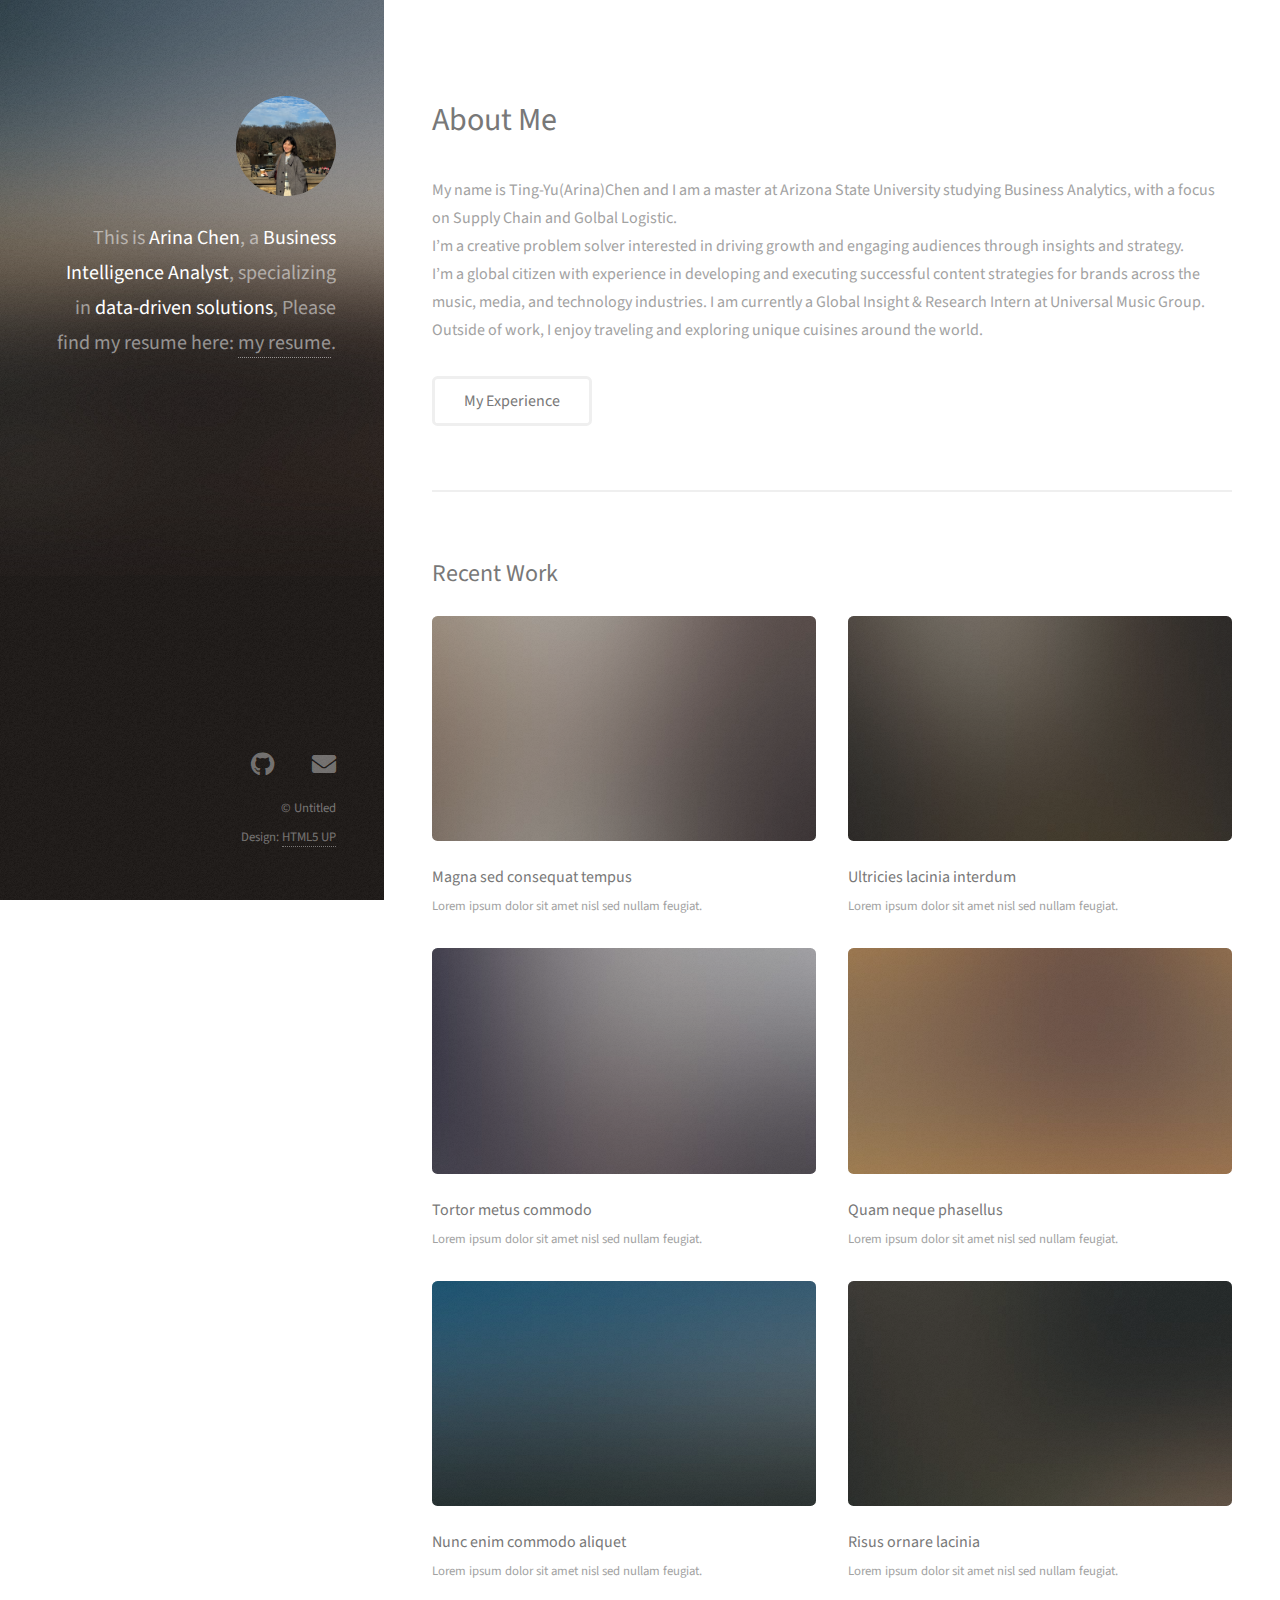
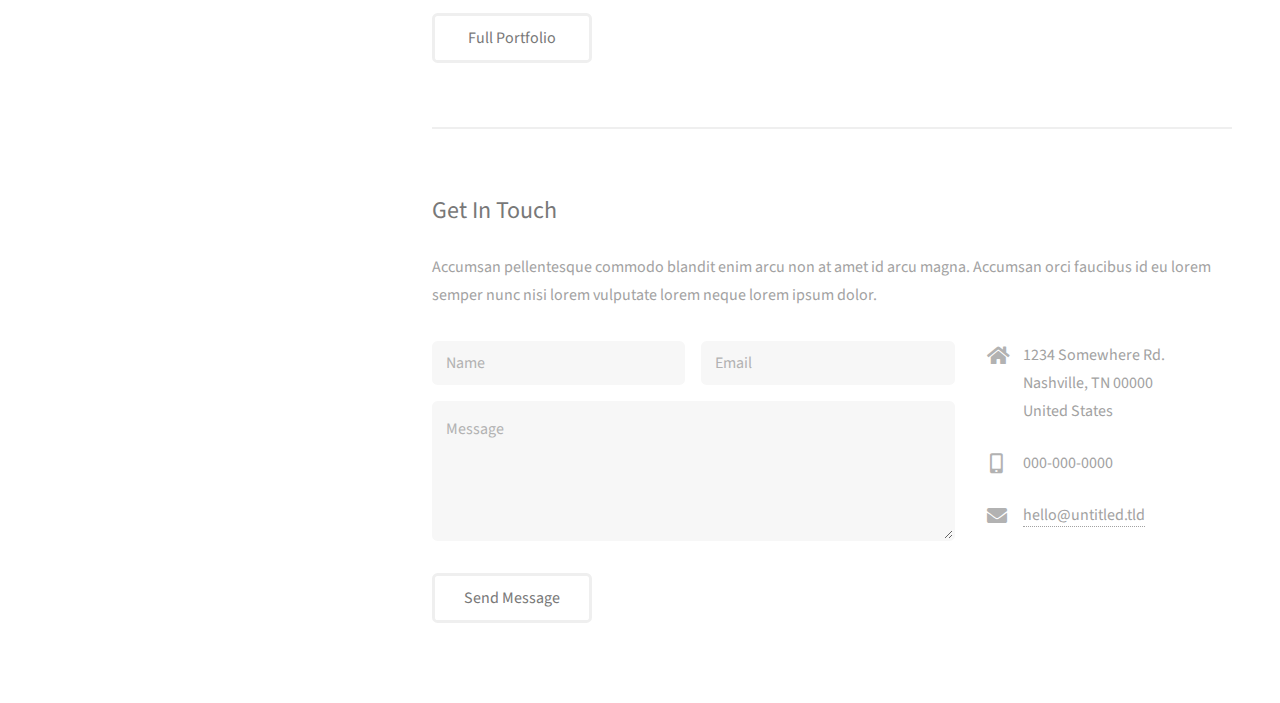
==== commit 18e74d9f: "Update index.html" ====
--- a/index.html
+++ b/index.html
@@ -443,7 +443,7 @@
 			<footer id="footer">
 				<div class="inner">
 					<ul class="icons">
-						<li><a href="https://youtube.com/@arina5933?si=Ge4WdDhq5QW85_Lw"><img src="https://uxwing.com/wp-content/themes/uxwing/download/brands-and-social-media/youtube-icon.png" alt="youtube" width="25" height="25" style="position: absolute; top: 109px; right: 770px;"></img ><span class="label">Youtube</span></a></li>
+						<li><a href="https://youtube.com/@arina5933?si=Ge4WdDhq5QW85_Lw"><img src="https://uxwing.com/wp-content/themes/uxwing/download/brands-and-social-media/youtube-icon.png" alt="youtube" width="25" height="25" style="position: absolute; top: 109px; right: 770px;"></img ></a></li>
 						<li><a href="https://github.com/ArinaChen?tab=projects" class="icon brands fa-github"><span class="label">Github</span></a></li>
 						<li><a href="https://www.instagram.com/double__fish_?igsh=MWt5ZWxmbmw0YXN0aw%3D%3D&utm_source=qr" class="icon brands fa-Instagram"><span class="label">Instagram</span></a></li>
 						<li><a href="https://www.linkedin.com/in/arina-chen" class="icon solid fa-envelope"><span class="label">LinkedIn</span></a></li>
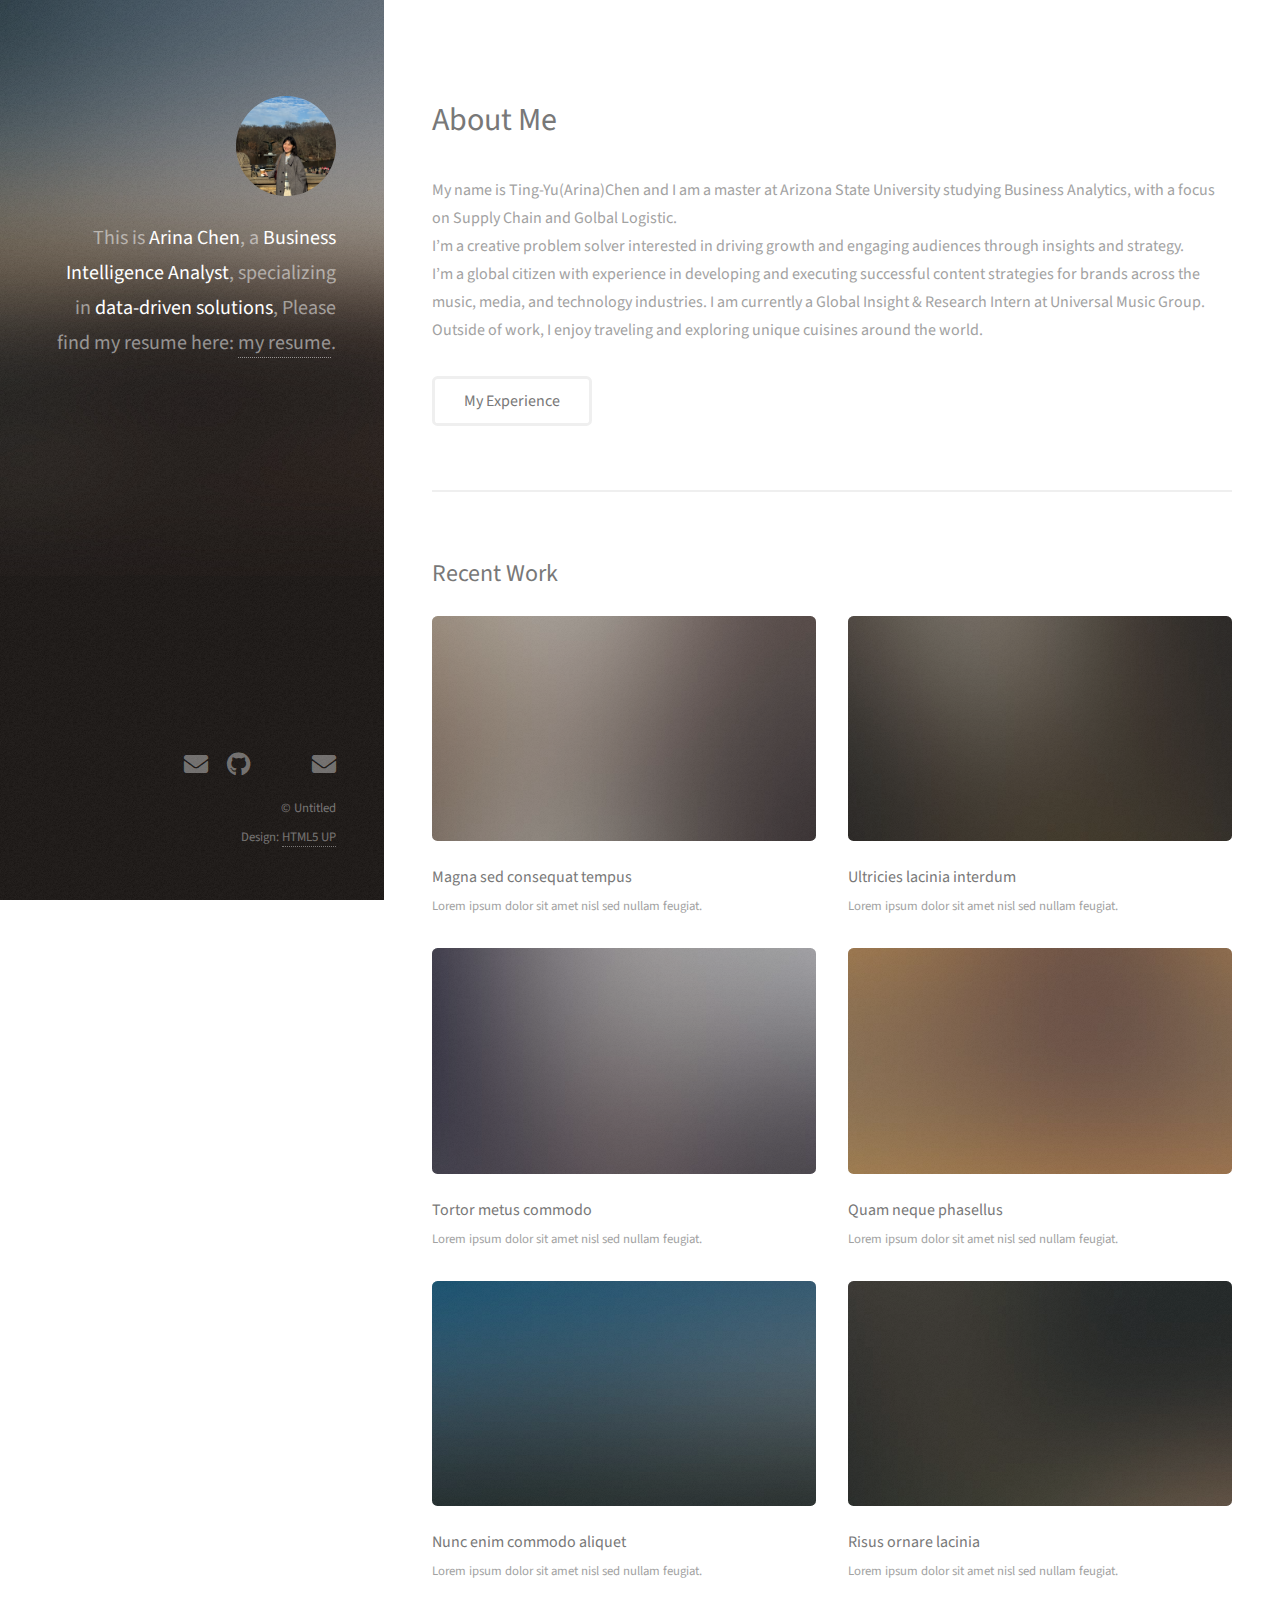
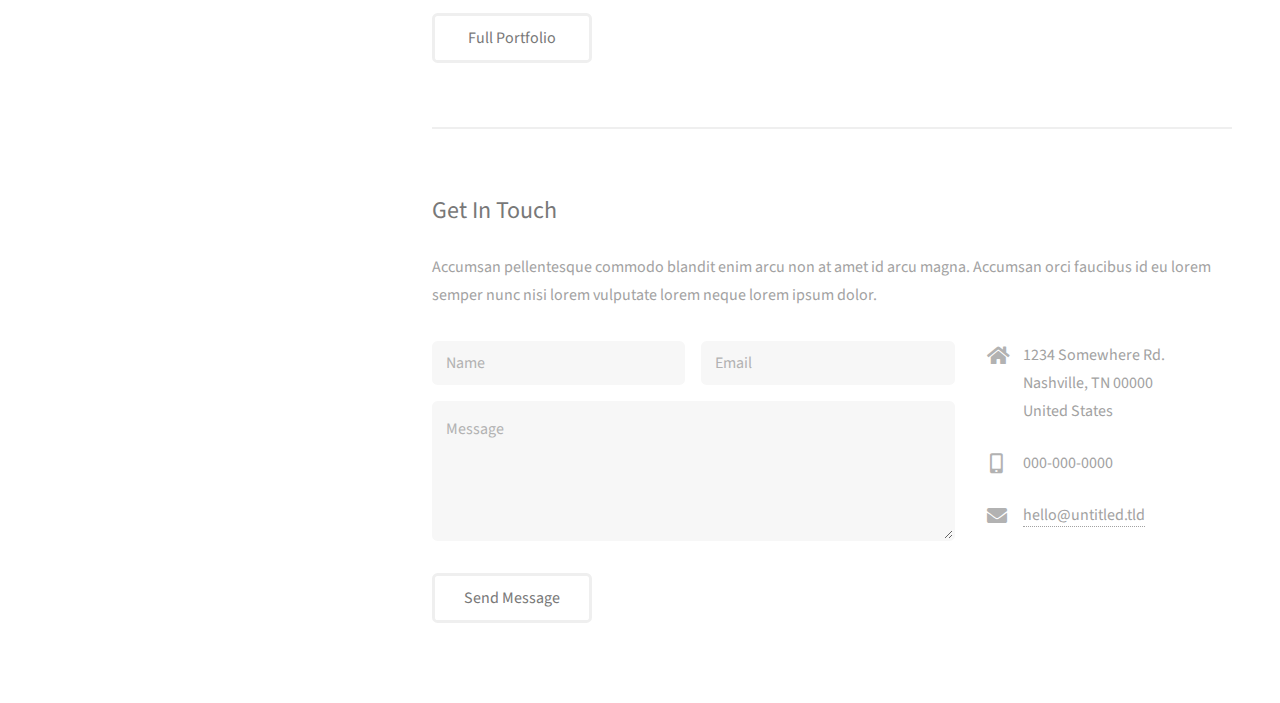
==== commit d539ec19: "Update index.html" ====
--- a/index.html
+++ b/index.html
@@ -443,9 +443,9 @@
 			<footer id="footer">
 				<div class="inner">
 					<ul class="icons">
-						<li><a href="https://youtube.com/@arina5933?si=Ge4WdDhq5QW85_Lw"><img src="https://uxwing.com/wp-content/themes/uxwing/download/brands-and-social-media/youtube-icon.png" alt="youtube" width="25" height="25" style="position: absolute; top: 109px; right: 770px;"></img ></a></li>
+						<li><a href="https://youtube.com/@arina5933?si=Ge4WdDhq5QW85_Lw"class="icon solid fa-envelope"><span class="label">Youtube</span></a></li>
 						<li><a href="https://github.com/ArinaChen?tab=projects" class="icon brands fa-github"><span class="label">Github</span></a></li>
-						<li><a href="https://www.instagram.com/double__fish_?igsh=MWt5ZWxmbmw0YXN0aw%3D%3D&utm_source=qr" class="icon brands fa-Instagram"><span class="label">Instagram</span></a></li>
+						<li><a href="https://www.instagram.com/double__fish_?igsh=MWt5ZWxmbmw0YXN0aw%3D%3D&utm_source=qr" class="icon brands fa-envelope"><span class="label">Instagram</span></a></li>
 						<li><a href="https://www.linkedin.com/in/arina-chen" class="icon solid fa-envelope"><span class="label">LinkedIn</span></a></li>
 					</ul>
 					<ul class="copyright">
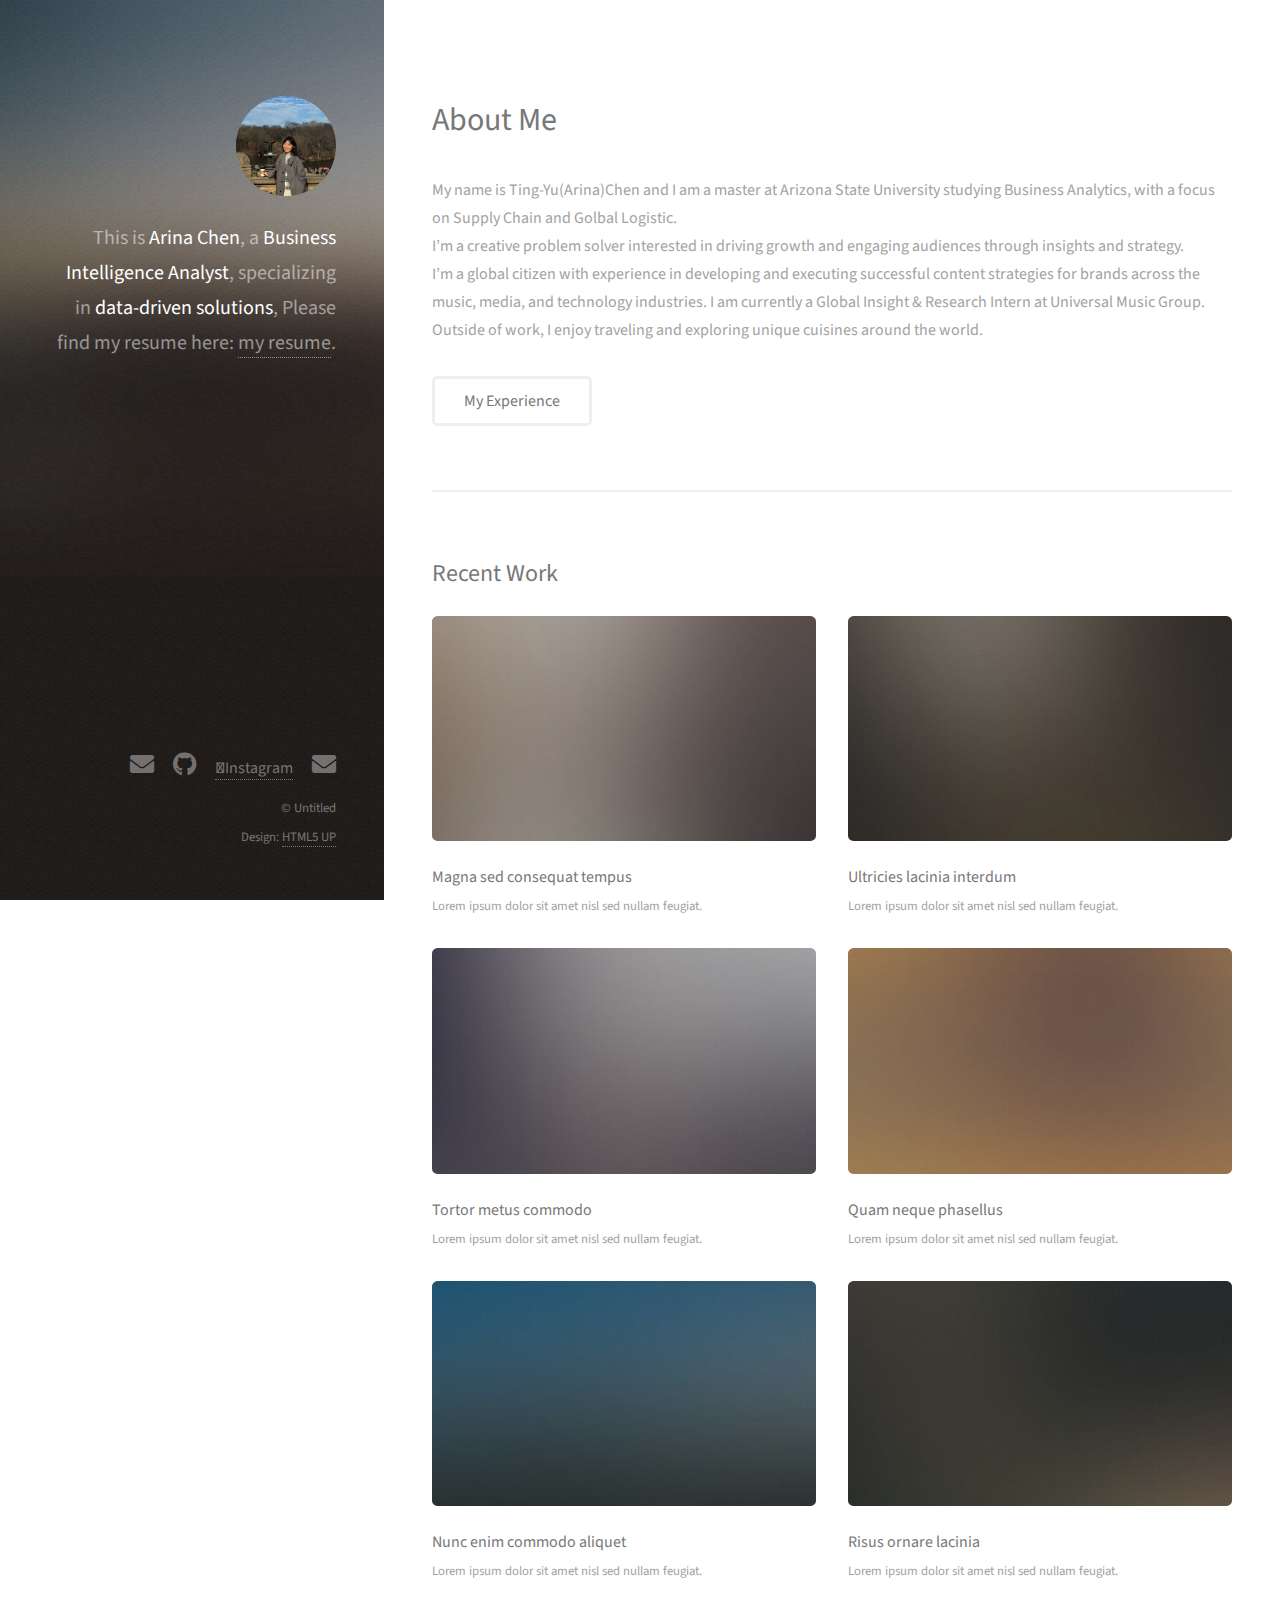
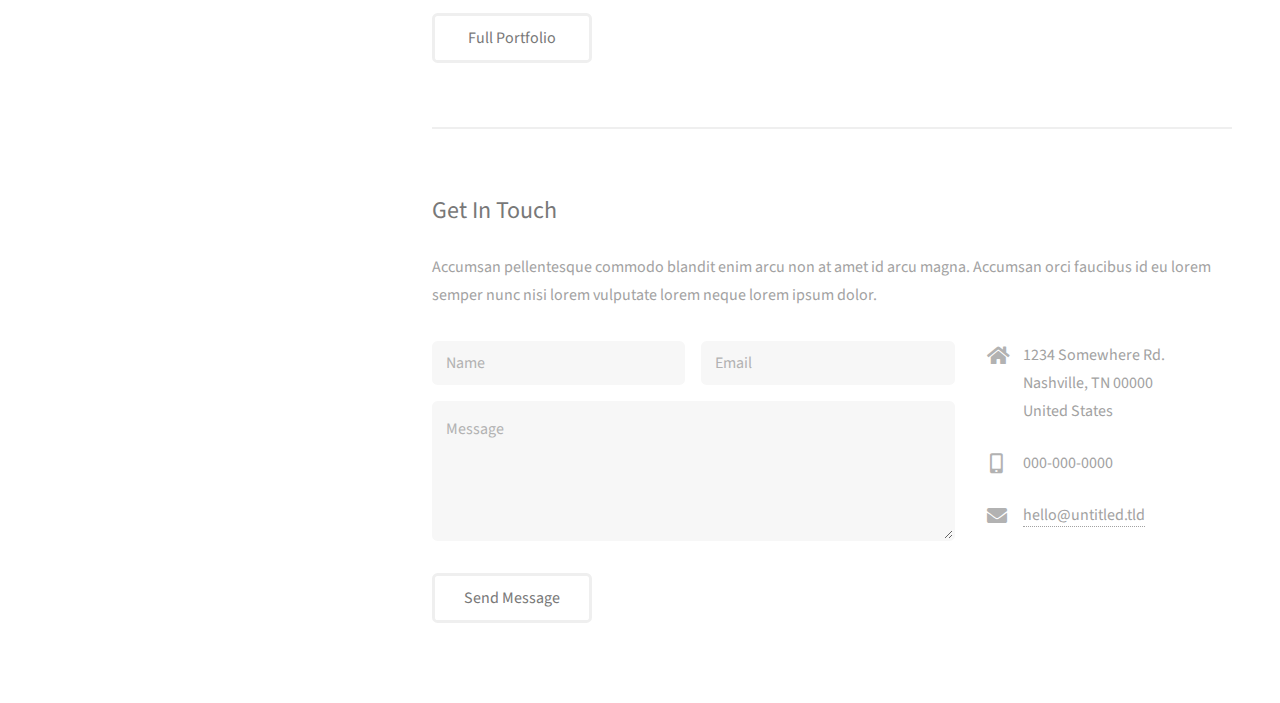
==== commit b7934468: "Update index.html" ====
--- a/index.html
+++ b/index.html
@@ -445,7 +445,7 @@
 					<ul class="icons">
 						<li><a href="https://youtube.com/@arina5933?si=Ge4WdDhq5QW85_Lw"class="icon solid fa-envelope"><span class="label">Youtube</span></a></li>
 						<li><a href="https://github.com/ArinaChen?tab=projects" class="icon brands fa-github"><span class="label">Github</span></a></li>
-						<li><a href="https://www.instagram.com/double__fish_?igsh=MWt5ZWxmbmw0YXN0aw%3D%3D&utm_source=qr" class="icon brands fa-envelope"><span class="label">Instagram</span></a></li>
+						<li><a href="https://www.instagram.com/double__fish_?igsh=MWt5ZWxmbmw0YXN0aw%3D%3D&utm_source=qr" class="fa-brands fa-instagram"><span class="label">Instagram</span></a></li>
 						<li><a href="https://www.linkedin.com/in/arina-chen" class="icon solid fa-envelope"><span class="label">LinkedIn</span></a></li>
 					</ul>
 					<ul class="copyright">
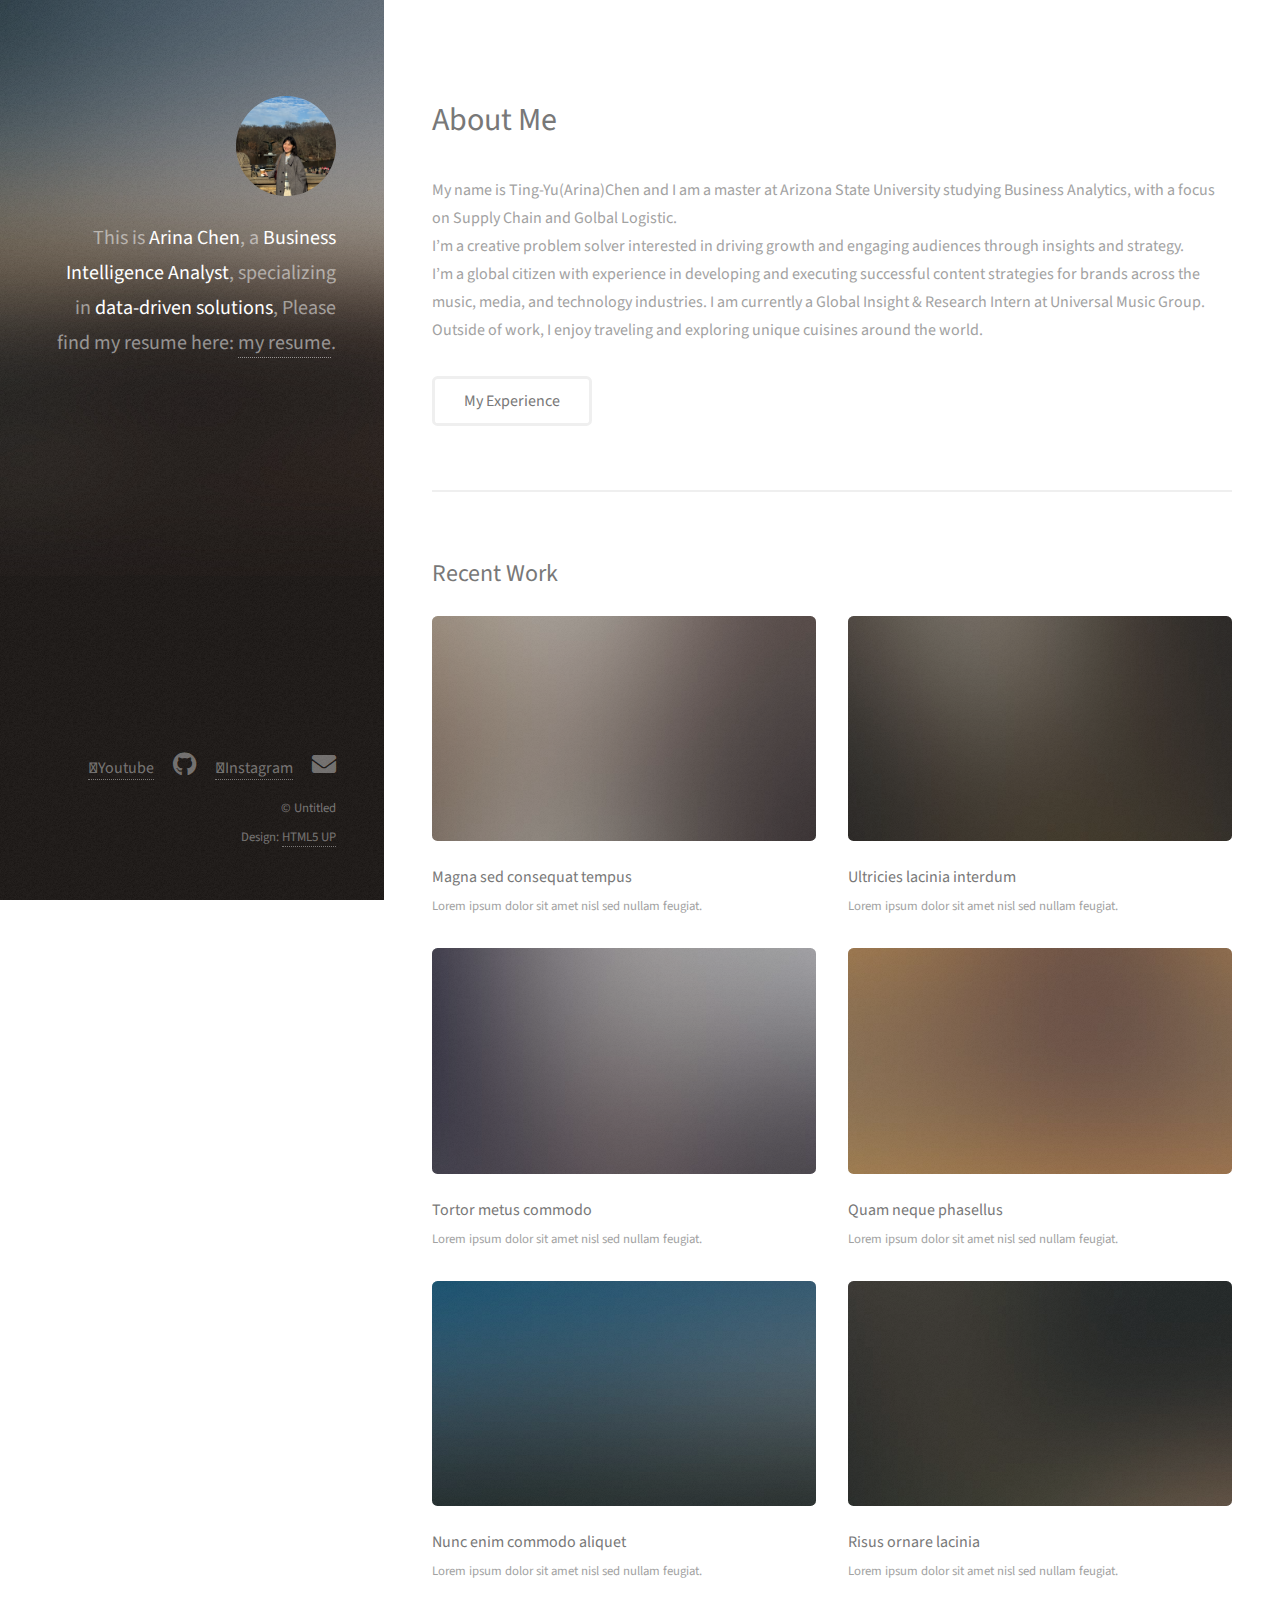
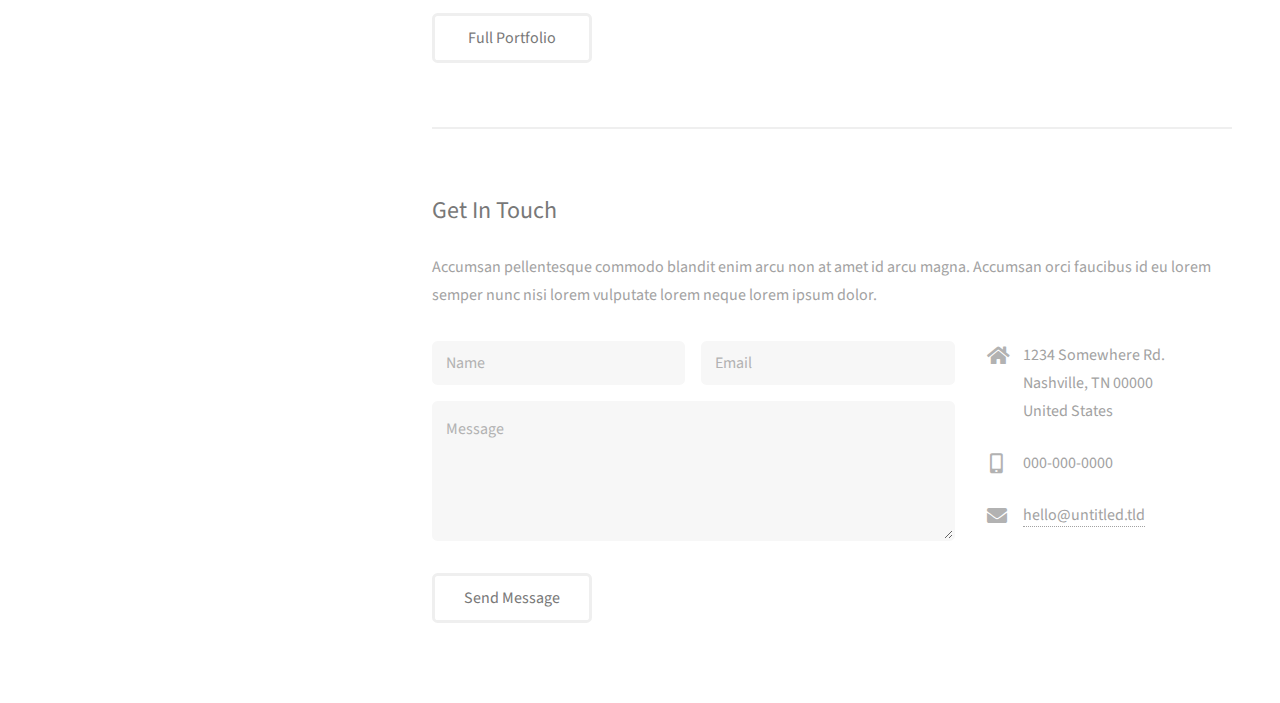
==== commit 06e0dd62: "Update index.html" ====
--- a/index.html
+++ b/index.html
@@ -443,7 +443,7 @@
 			<footer id="footer">
 				<div class="inner">
 					<ul class="icons">
-						<li><a href="https://youtube.com/@arina5933?si=Ge4WdDhq5QW85_Lw"class="icon solid fa-envelope"><span class="label">Youtube</span></a></li>
+						<li><a href="https://youtube.com/@arina5933?si=Ge4WdDhq5QW85_Lw" class="fa-brands fa-youtube"><span class="label">Youtube</span></a></li>
 						<li><a href="https://github.com/ArinaChen?tab=projects" class="icon brands fa-github"><span class="label">Github</span></a></li>
 						<li><a href="https://www.instagram.com/double__fish_?igsh=MWt5ZWxmbmw0YXN0aw%3D%3D&utm_source=qr" class="fa-brands fa-instagram"><span class="label">Instagram</span></a></li>
 						<li><a href="https://www.linkedin.com/in/arina-chen" class="icon solid fa-envelope"><span class="label">LinkedIn</span></a></li>
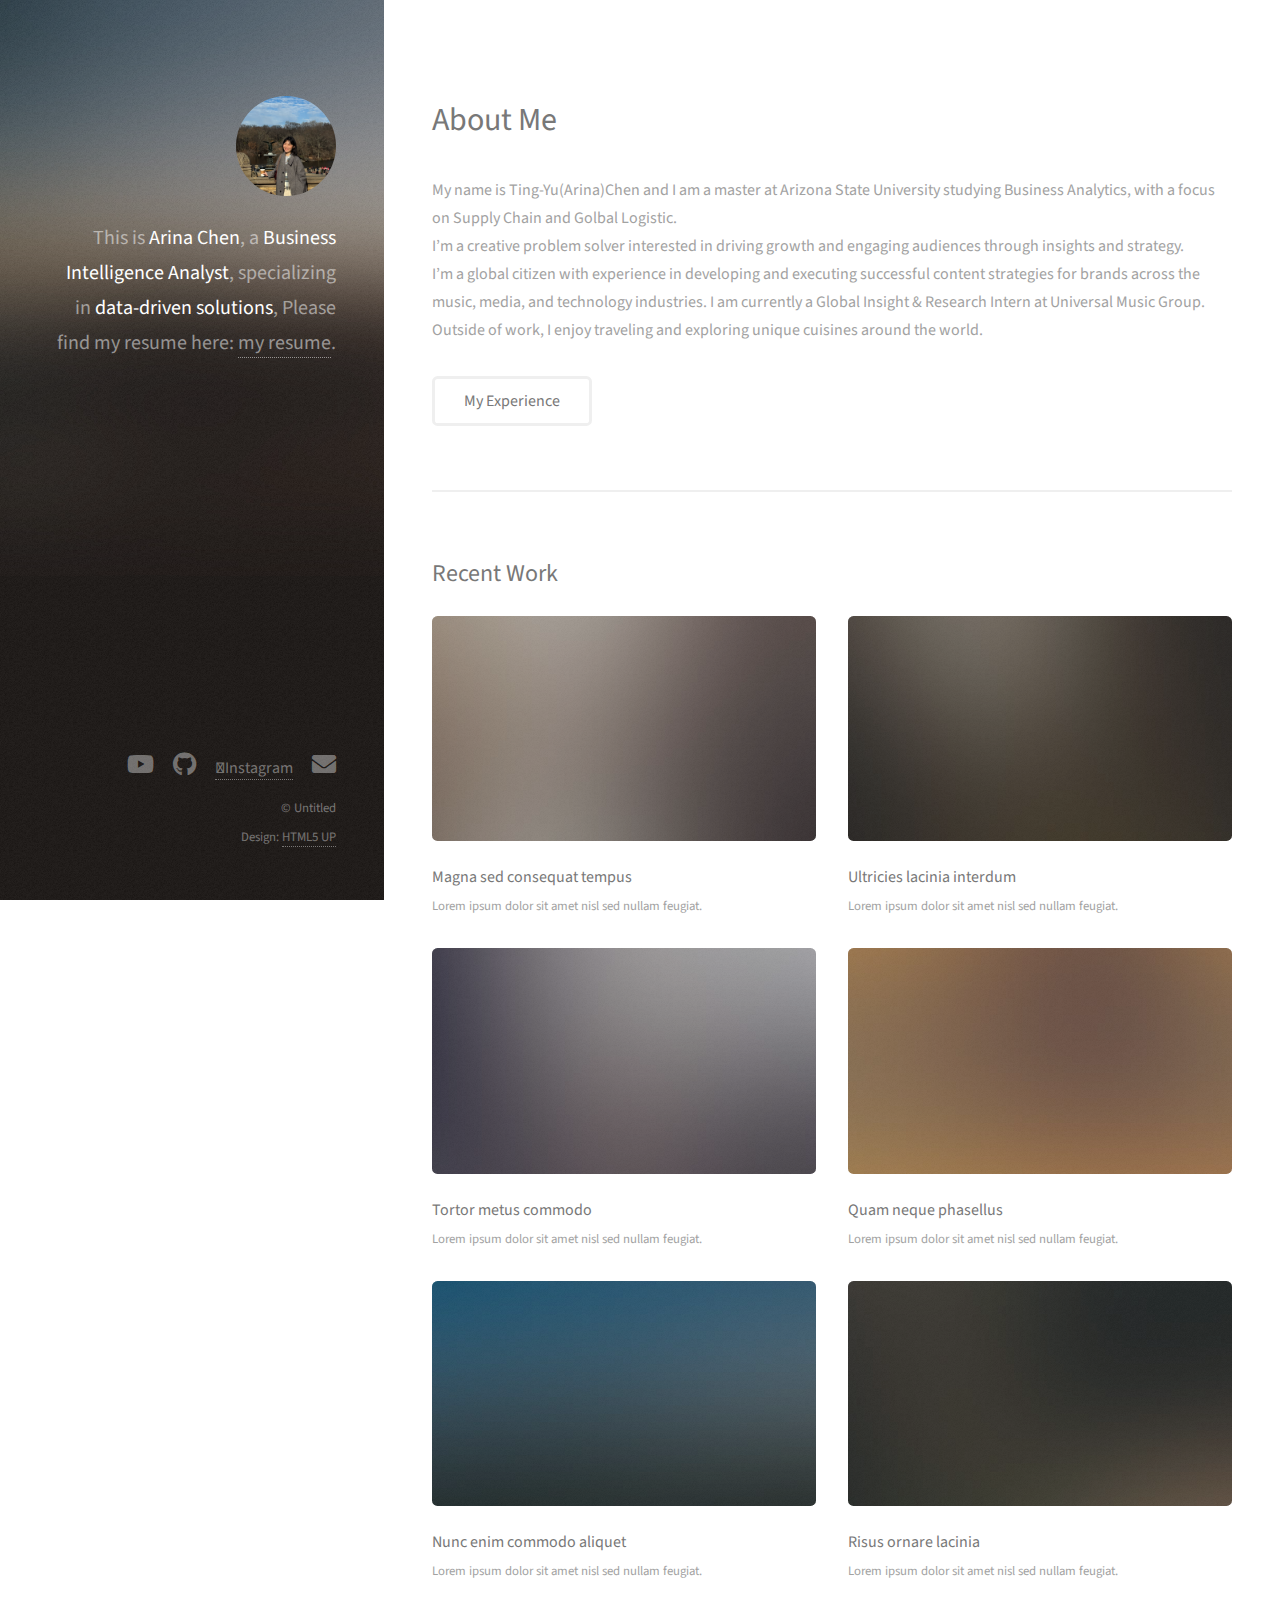
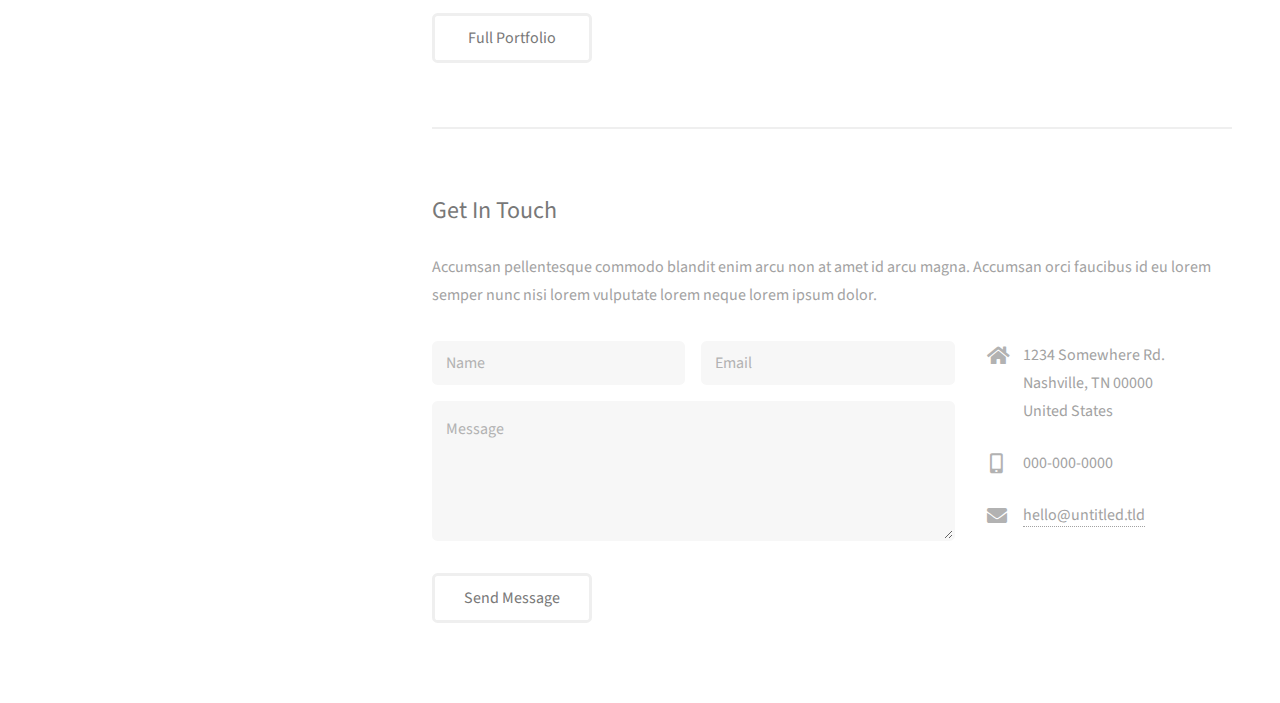
==== commit c32239cd: "Update index.html" ====
--- a/index.html
+++ b/index.html
@@ -443,7 +443,7 @@
 			<footer id="footer">
 				<div class="inner">
 					<ul class="icons">
-						<li><a href="https://youtube.com/@arina5933?si=Ge4WdDhq5QW85_Lw" class="fa-brands fa-youtube"><span class="label">Youtube</span></a></li>
+						<li><a href="https://youtube.com/@arina5933?si=Ge4WdDhq5QW85_Lw" class="icon brands fa-youtube"><span class="label">Youtube</span></a></li>
 						<li><a href="https://github.com/ArinaChen?tab=projects" class="icon brands fa-github"><span class="label">Github</span></a></li>
 						<li><a href="https://www.instagram.com/double__fish_?igsh=MWt5ZWxmbmw0YXN0aw%3D%3D&utm_source=qr" class="fa-brands fa-instagram"><span class="label">Instagram</span></a></li>
 						<li><a href="https://www.linkedin.com/in/arina-chen" class="icon solid fa-envelope"><span class="label">LinkedIn</span></a></li>
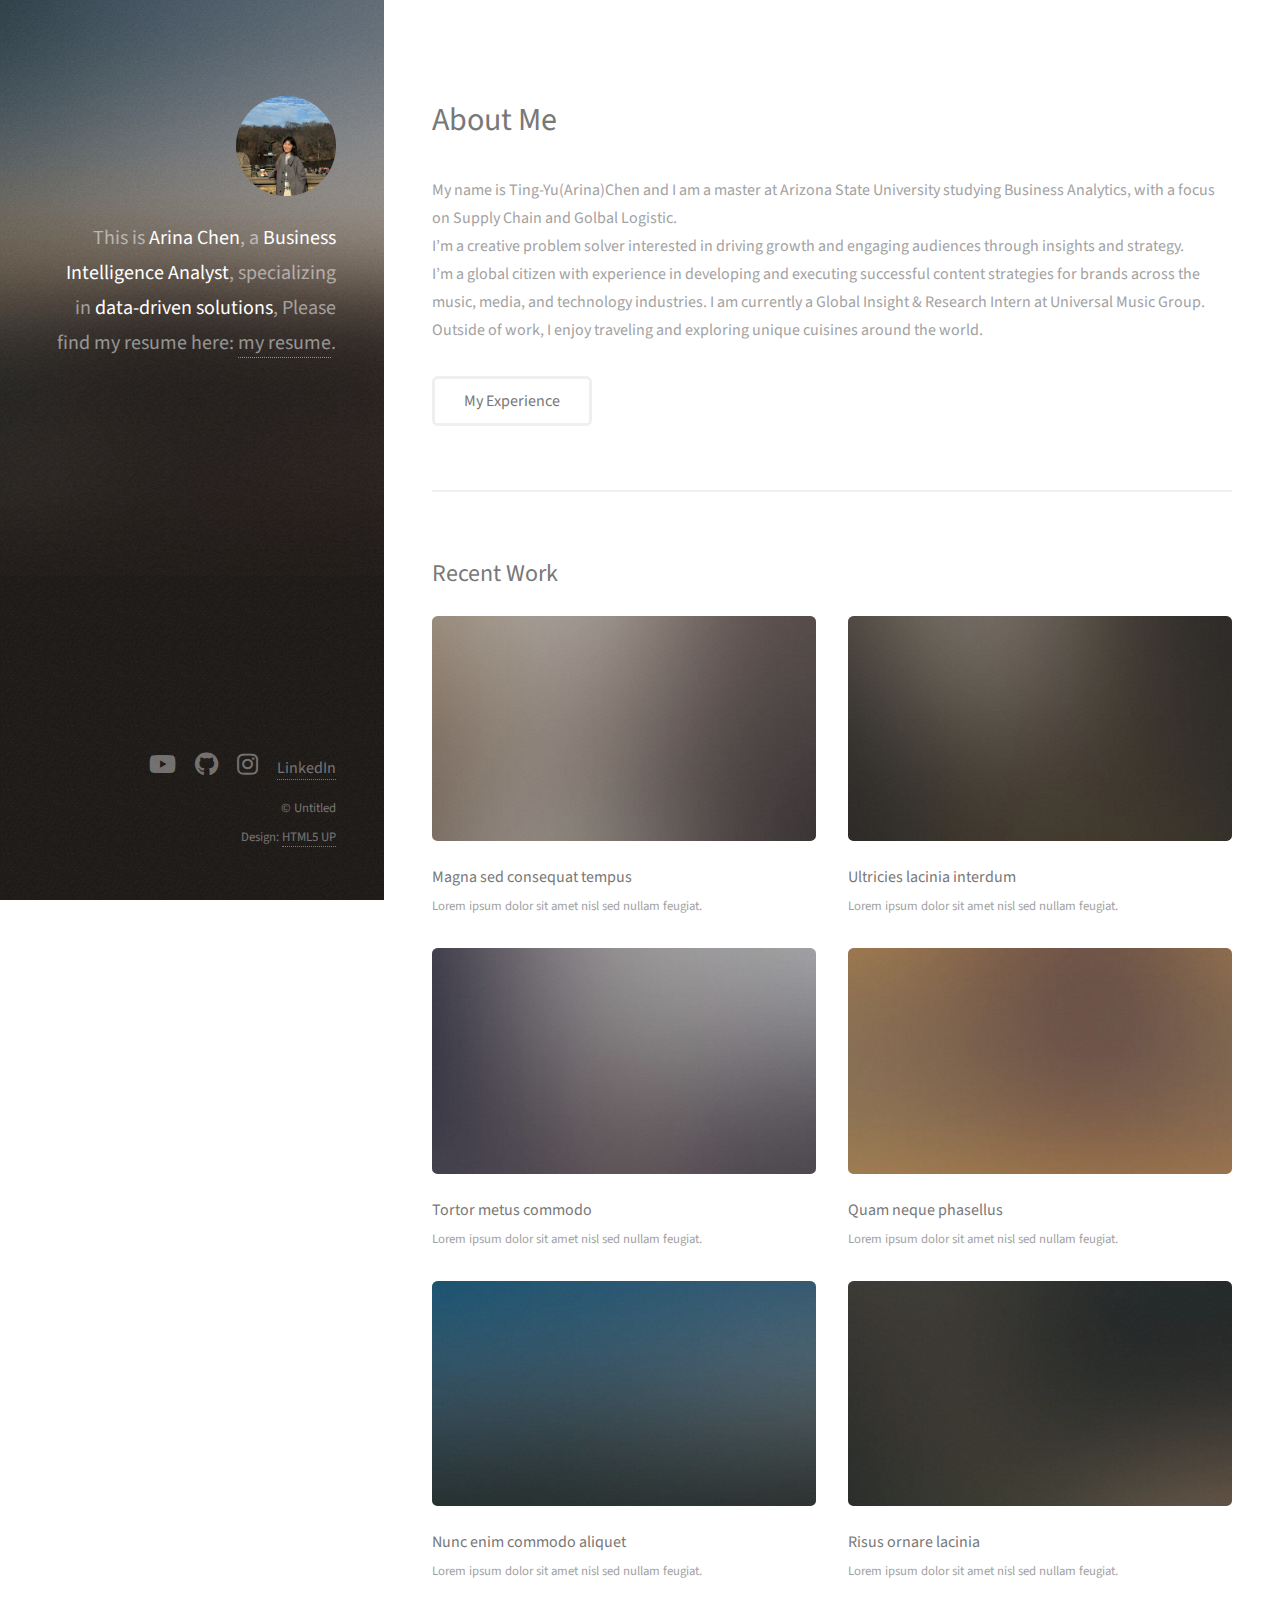
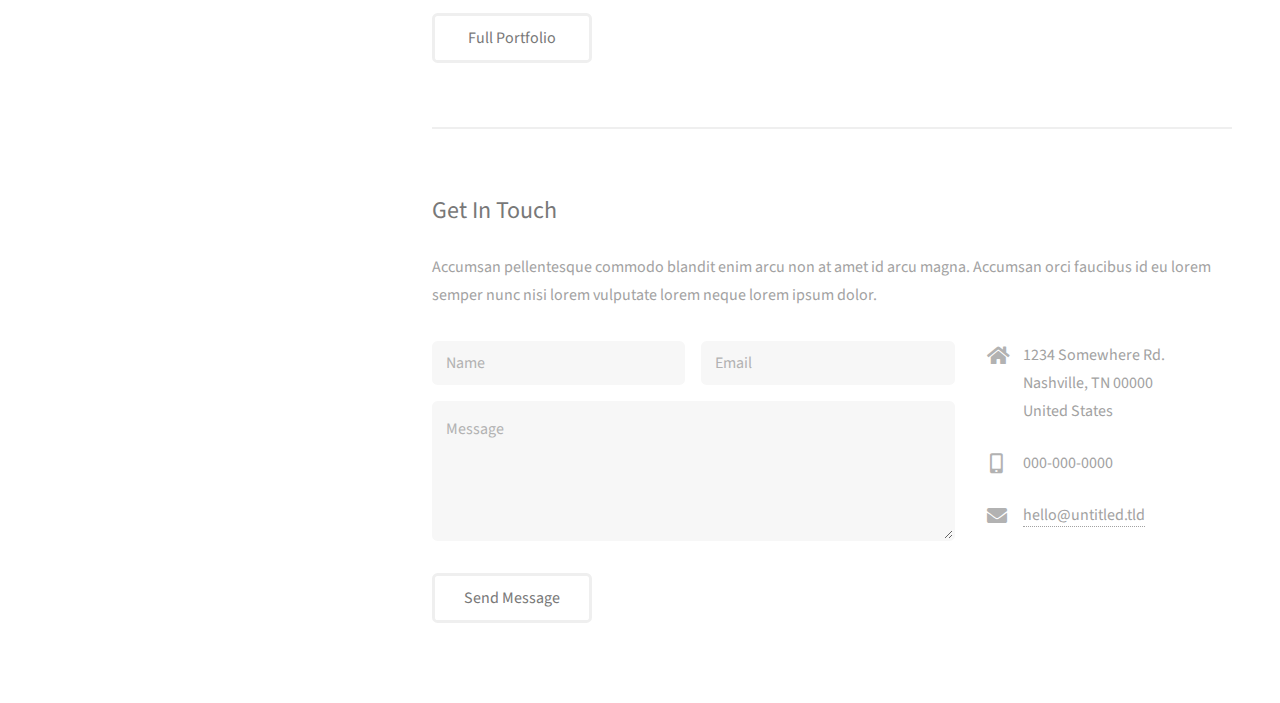
==== commit 0cc62b11: "Update index.html" ====
--- a/index.html
+++ b/index.html
@@ -445,8 +445,8 @@
 					<ul class="icons">
 						<li><a href="https://youtube.com/@arina5933?si=Ge4WdDhq5QW85_Lw" class="icon brands fa-youtube"><span class="label">Youtube</span></a></li>
 						<li><a href="https://github.com/ArinaChen?tab=projects" class="icon brands fa-github"><span class="label">Github</span></a></li>
-						<li><a href="https://www.instagram.com/double__fish_?igsh=MWt5ZWxmbmw0YXN0aw%3D%3D&utm_source=qr" class="fa-brands fa-instagram"><span class="label">Instagram</span></a></li>
-						<li><a href="https://www.linkedin.com/in/arina-chen" class="icon solid fa-envelope"><span class="label">LinkedIn</span></a></li>
+						<li><a href="https://www.instagram.com/double__fish_?igsh=MWt5ZWxmbmw0YXN0aw%3D%3D&utm_source=qr" class="icon brands fa-instagram"><span class="label">Instagram</span></a></li>
+						<li><a href="https://www.linkedin.com/in/arina-chen" lass="icon brands fa-linkedin"><span class="label">LinkedIn</span></a></li>
 					</ul>
 					<ul class="copyright">
 						<li>&copy; Untitled</li><li>Design: <a href="http://html5up.net">HTML5 UP</a></li>
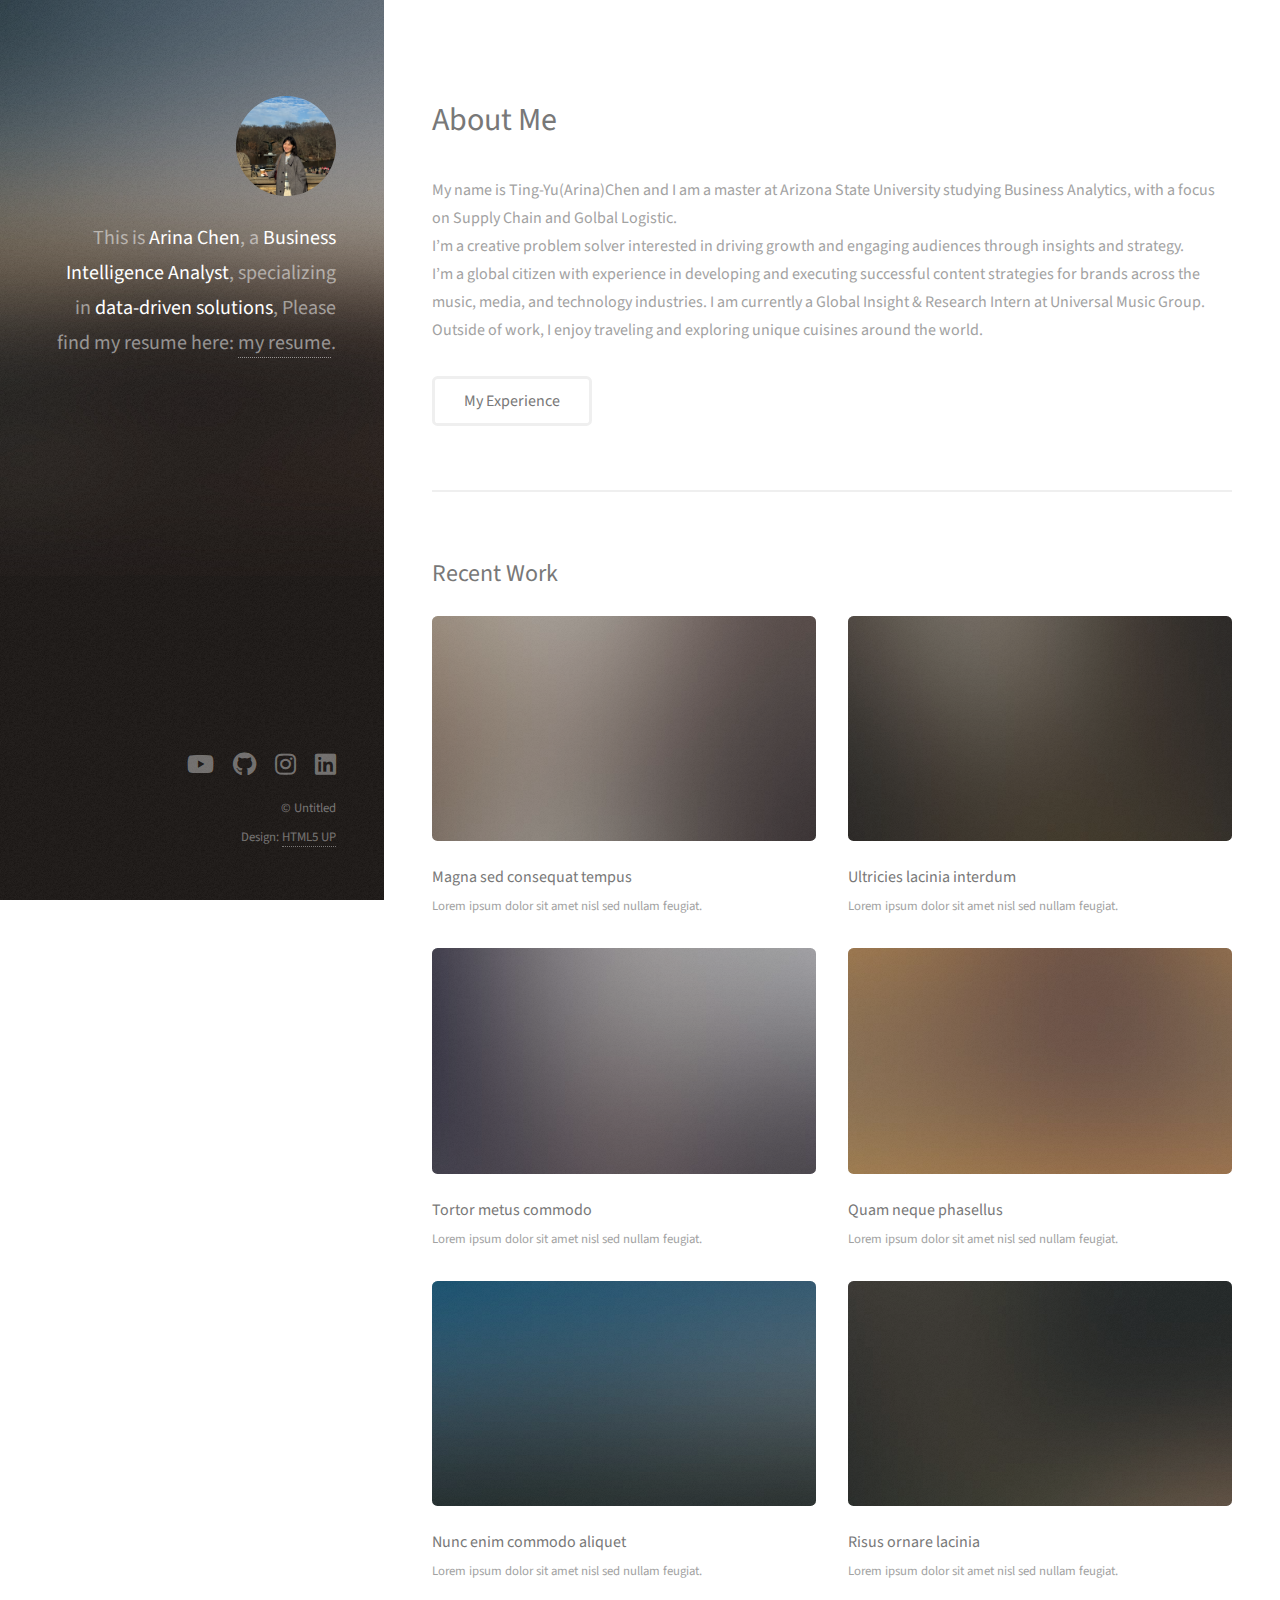
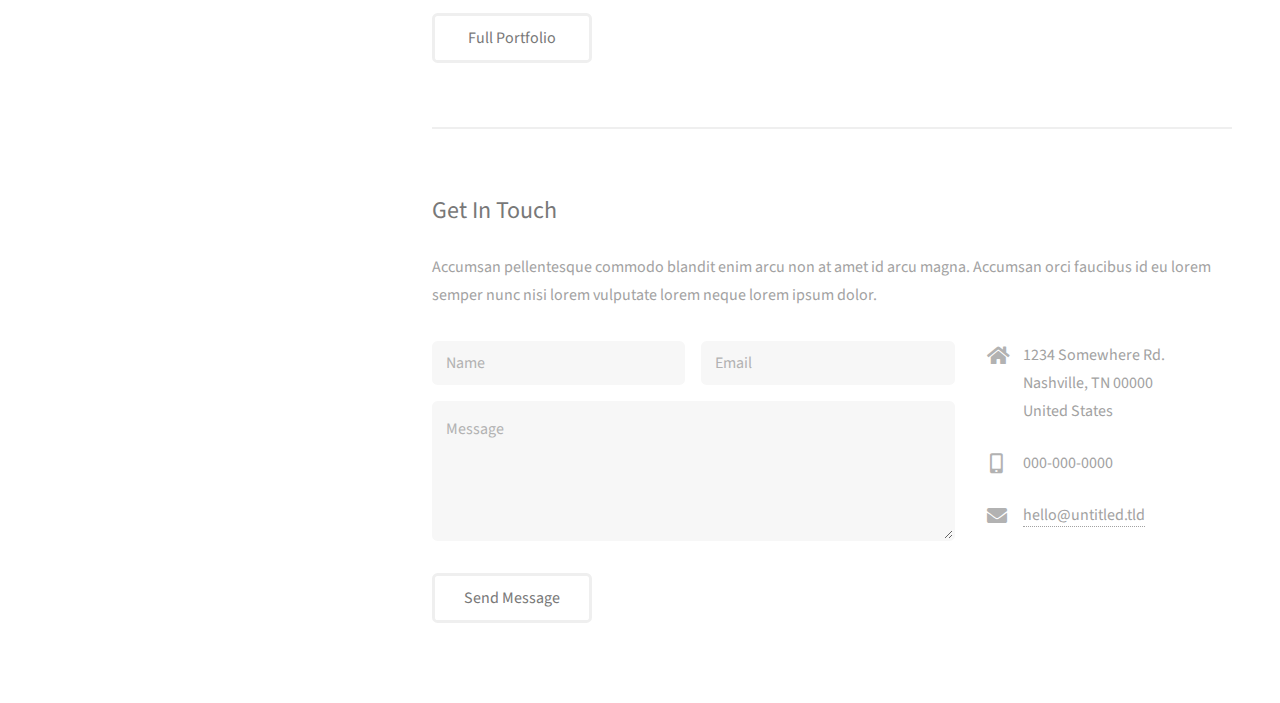
==== commit fe353919: "Update index.html" ====
--- a/index.html
+++ b/index.html
@@ -446,7 +446,7 @@
 						<li><a href="https://youtube.com/@arina5933?si=Ge4WdDhq5QW85_Lw" class="icon brands fa-youtube"><span class="label">Youtube</span></a></li>
 						<li><a href="https://github.com/ArinaChen?tab=projects" class="icon brands fa-github"><span class="label">Github</span></a></li>
 						<li><a href="https://www.instagram.com/double__fish_?igsh=MWt5ZWxmbmw0YXN0aw%3D%3D&utm_source=qr" class="icon brands fa-instagram"><span class="label">Instagram</span></a></li>
-						<li><a href="https://www.linkedin.com/in/arina-chen" lass="icon brands fa-linkedin"><span class="label">LinkedIn</span></a></li>
+						<li><a href="https://www.linkedin.com/in/arina-chen" class="icon brands fa-linkedin"><span class="label">LinkedIn</span></a></li>
 					</ul>
 					<ul class="copyright">
 						<li>&copy; Untitled</li><li>Design: <a href="http://html5up.net">HTML5 UP</a></li>
